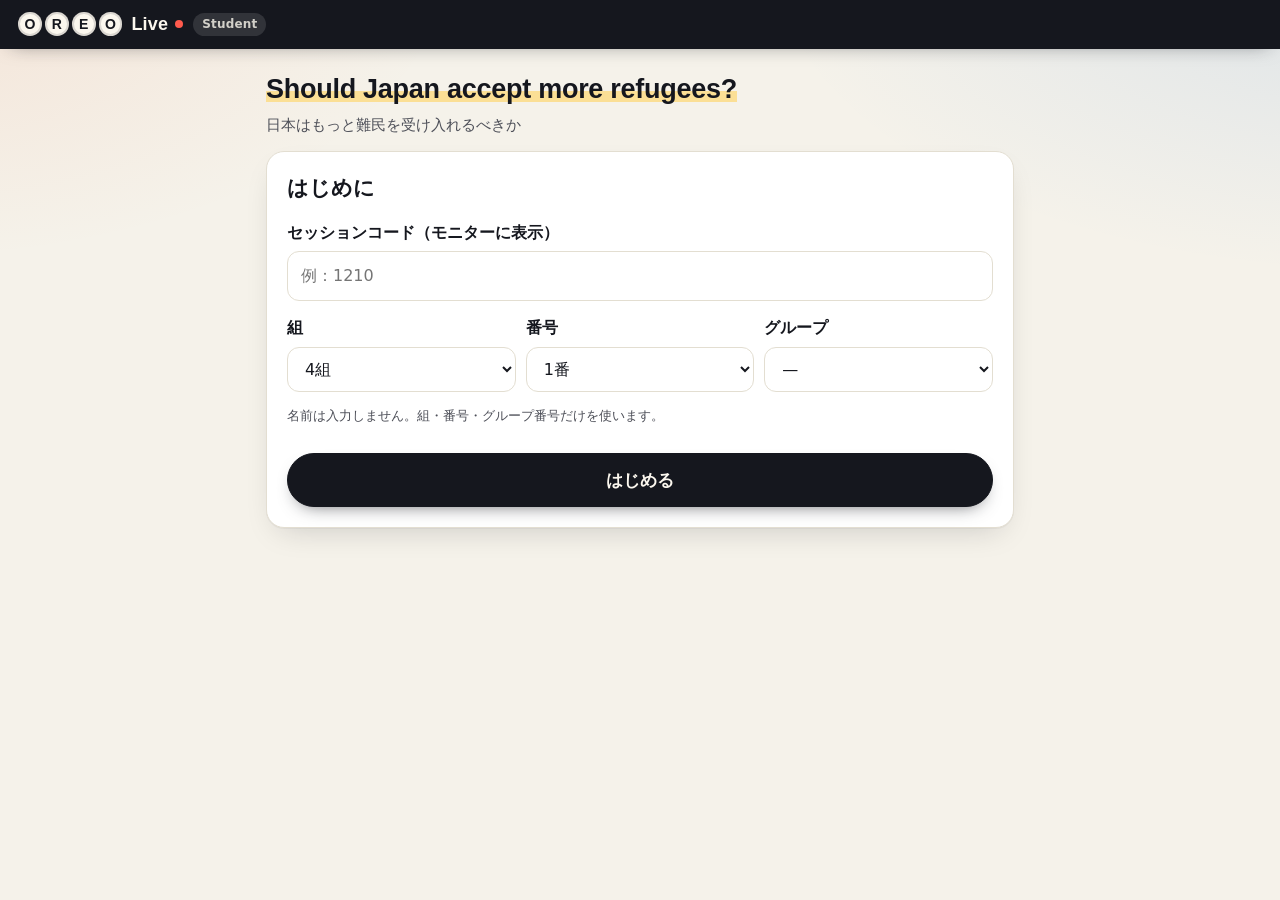
==== index.html @ d26918d4 "単元前の考えの集計（3時点の変化）と、練習用トピックの切り替えを追加 Co-Authored-By: Claude Fable 5.2 <noreply@anthropic.com>" ====
<!DOCTYPE html>
<html lang="ja">
<head>
<meta charset="utf-8">
<meta name="viewport" content="width=device-width, initial-scale=1">
<title>OREO Live — Student</title>
<link rel="icon" href="data:,">
<link rel="stylesheet" href="style.css">
<style>
  .top { position: sticky; top: 0; z-index: 10; display: flex; align-items: center; gap: 12px; padding: 10px 18px; box-shadow: 0 6px 20px -12px rgba(21,23,30,0.6); }
  .brand { font-size: 18px; }
  .who:empty { display: none; }
  .who { margin-left: auto; font-size: 14px; font-weight: 700; color: var(--cream); background: rgba(255,255,255,0.12); padding: 4px 13px; border-radius: 999px; }
  main { max-width: 780px; margin: 0 auto; padding: 22px 16px 80px; }
  h1 { font-size: 24px; margin: 0 0 4px; }
  .step { display: inline-block; font-size: 13px; font-weight: 700; color: var(--cream); background: var(--cookie); padding: 3px 12px; border-radius: 999px; margin: 0; }
  h2 { font-size: 21px; margin: 0 0 12px; font-weight: 800; }
  .topic { display: inline; font-family: var(--font-en); font-size: 27px; line-height: 1.35; font-weight: 800; color: var(--ink); letter-spacing: -0.01em; margin: 0; background: linear-gradient(transparent 58%, var(--marker) 58%, var(--marker) 94%, transparent 94%); -webkit-box-decoration-break: clone; box-decoration-break: clone; }
  .topic-ja { color: var(--ink-2); margin: 6px 0 0; font-size: 15px; }
  .stack > * + * { margin-top: 14px; }
  #btnStart { width: 100%; min-height: 54px; font-size: 17px; }
  textarea.ja { font-family: var(--font); font-size: 16px; }
  .grid3 { display: grid; grid-template-columns: repeat(3, 1fr); gap: 10px; }

  /* 投票 */
  .vote-btns { display: grid; grid-template-columns: repeat(3, 1fr); gap: 12px; margin-top: 18px; }
  .vote-btns button { min-height: 150px; border-radius: 24px; border: 2px solid var(--line); background: var(--surface); box-shadow: var(--shadow); font-size: 30px; font-weight: 900; font-family: var(--font-en); display: flex; flex-direction: column; align-items: center; justify-content: center; gap: 6px; transition: transform 0.12s, background 0.15s, border-color 0.15s, color 0.15s; }
  .vote-btns button:active { transform: scale(0.97); }
  .vote-btns button.on { transform: translateY(-3px); box-shadow: var(--shadow-lg); }
  .vote-btns button[data-v="yes"] { color: var(--yes-ink); } .vote-btns button[data-v="no"] { color: var(--no-ink); }
  .vote-btns button span { font-size: 14px; font-weight: 600; font-family: var(--font); color: var(--ink-2); }
  .vote-btns button.on span { color: rgba(255,255,255,0.9); }
  .vote-btns button[data-v="yes"].on { border-color: var(--yes); background: var(--yes); color: #fff; }
  .vote-btns button[data-v="no"].on { border-color: var(--no); background: var(--no); color: #fff; }
  .vote-btns button[data-v="unsure"].on { border-color: var(--cookie); background: var(--cookie); color: var(--cream); }

  /* 待機 */
  .wait-hero { text-align: center; padding: 48px 18px; }
  .card.wait-hero { background: var(--cookie); color: var(--cream); border-color: transparent; box-shadow: var(--shadow-lg); }
  .card.wait-hero .muted { color: rgba(251,247,238,0.6); }
  .wait-hero .big { font-size: 46px; line-height: 1.15; font-weight: 900; font-family: var(--font-en); color: var(--pop); letter-spacing: -0.01em; }

  /* ライティング */
  .stance-pick { display: grid; grid-template-columns: 1fr 1fr; gap: 10px; }
  .stance-pick button { min-height: 72px; border-radius: 18px; border: 2px solid var(--line); background: var(--surface); font-size: 22px; font-weight: 900; font-family: var(--font-en); transition: transform 0.12s, background 0.15s, border-color 0.15s, color 0.15s; }
  .stance-pick button:active { transform: scale(0.98); }
  .stance-pick button[data-v="yes"] { color: var(--yes-ink); } .stance-pick button[data-v="no"] { color: var(--no-ink); }
  .stance-pick button small { display: block; font-size: 13px; font-weight: 600; color: var(--ink-2); font-family: var(--font); }
  .stance-pick button.on small { color: rgba(255,255,255,0.9); }
  .stance-pick button[data-v="yes"].on { border-color: var(--yes); background: var(--yes); color: #fff; }
  .stance-pick button[data-v="no"].on { border-color: var(--no); background: var(--no); color: #fff; }
  .oreo-box { border: 1px solid var(--line); border-radius: var(--radius); background: var(--surface); box-shadow: var(--shadow); padding: 16px; }
  .oreo-box:focus-within { border-color: var(--cookie); }
  .oreo-head { display: flex; align-items: center; gap: 10px; margin-bottom: 8px; flex-wrap: wrap; }
  .oreo-tag { width: 38px; height: 38px; border-radius: 50%; display: inline-flex; align-items: center; justify-content: center; font-weight: 900; font-size: 18px; color: var(--cream); background: var(--cookie); box-shadow: inset 0 0 0 2.5px rgba(255,255,255,0.16); font-family: var(--font-en); flex: none; }
  .oreo-title { font-weight: 800; }
  .oreo-hint { font-size: 13px; color: var(--ink-2); }
  .chips { display: flex; flex-wrap: wrap; gap: 6px; margin: 6px 0 8px; }
  .chip { border: 0; background: var(--surface-2); color: var(--ink); border-radius: 999px; padding: 5px 13px; font-size: 14px; font-weight: 600; font-family: var(--font-en); }
  button.chip:active { background: var(--pop-soft); }
  .wc-wrap { position: sticky; bottom: 0; background: rgba(245,242,234,0.9); -webkit-backdrop-filter: blur(10px); backdrop-filter: blur(10px); padding: 12px 0 10px; border-top: 1px solid var(--line); }
  .wc-bar { height: 10px; background: var(--surface-2); border-radius: 99px; overflow: hidden; margin: 6px 0 10px; }
  .wc-bar div { height: 100%; width: 0; background: linear-gradient(90deg, var(--cookie), #3a4157); border-radius: 99px; transition: width 0.25s; }
  details.expr { border: 1px solid var(--line); border-radius: var(--radius); background: var(--surface); padding: 12px 16px; }
  details.expr summary { font-weight: 700; cursor: pointer; }
  .expr-grid { display: grid; grid-template-columns: auto 1fr; gap: 4px 16px; margin-top: 8px; font-size: 15px; }
  .expr-grid .en { font-weight: 600; }
  label.consent { display: flex; gap: 10px; align-items: flex-start; font-size: 14px; color: var(--ink-2); }
  label.consent input { width: 20px; height: 20px; margin-top: 2px; flex: none; }

  /* フィードバック */
  .grades { display: flex; gap: 10px; flex-wrap: wrap; }
  .fb-block { border-left: 5px solid var(--line); background: var(--surface-2); border-radius: 4px 14px 14px 4px; padding: 12px 16px; }
  .fb-block h3 { font-size: 15px; margin: 0 0 6px; font-weight: 800; }
  .fb-block p { margin: 0; }
  .fb-block.good { border-color: var(--good); background: var(--good-soft); }
  .fb-block.good h3 { color: var(--good); }
  .fb-block.logic { border-color: var(--cookie); background: var(--accent-soft); }
  .fb-block.fix { border-color: var(--fix); background: #fff; box-shadow: inset 0 0 0 1px var(--line); }
  .fb-block.fix h3 { color: var(--fix); }
  .fb-block.better { border-color: var(--pop); background: #fff; box-shadow: inset 0 0 0 1px var(--line); }
  .fb-block.challenge { border-color: var(--no); background: var(--no-soft); }
  .fb-block.challenge h3 { color: var(--no-ink); }
  .fix-list, .better-list { list-style: none; padding: 0; margin: 0; }
  .fix-list li, .better-list li { padding: 8px 0; border-bottom: 1px solid var(--surface-2); }
  .fix-list li:last-child, .better-list li:last-child { border-bottom: 0; }
  del { color: var(--fix); background: var(--fix-soft); text-decoration-thickness: 2px; padding: 0 3px; border-radius: 4px; font-family: var(--font-en); }
  ins { color: var(--good); background: var(--good-soft); text-decoration: none; font-weight: 700; padding: 0 3px; border-radius: 4px; font-family: var(--font-en); }
  .sugg { font-family: var(--font-en); font-weight: 600; }
  .why { display: block; font-size: 14px; color: var(--ink-2); }
  .note { background: var(--pop-soft); border: 1px solid #ecd9a0; border-radius: 14px; padding: 11px 15px; font-size: 14px; }

  .overlay { position: fixed; inset: 0; background: rgba(21,23,30,0.9); -webkit-backdrop-filter: blur(6px); backdrop-filter: blur(6px); color: var(--cream); z-index: 40; display: flex; flex-direction: column; align-items: center; justify-content: center; gap: 22px; text-align: center; padding: 20px; }
  .overlay .muted { color: rgba(251,247,238,0.65); }
  .cookies { display: flex; gap: 10px; }
  .cookies i { width: 58px; height: 58px; border-radius: 50%; background: var(--cream); color: var(--cookie); display: flex; align-items: center; justify-content: center; font-style: normal; font-family: var(--font-en); font-weight: 900; font-size: 26px; animation: hop 1.2s ease-in-out infinite; }
  .cookies i:nth-child(2) { animation-delay: 0.15s; } .cookies i:nth-child(3) { animation-delay: 0.3s; } .cookies i:nth-child(4) { animation-delay: 0.45s; }
  @keyframes hop { 0%, 60%, 100% { transform: translateY(0); background: var(--cream); } 30% { transform: translateY(-16px); background: var(--pop); } }
  @media (max-width: 520px) { .vote-btns { grid-template-columns: 1fr; } .vote-btns button { min-height: 72px; } .topic { font-size: 19px; } }
</style>
</head>
<body>
<div id="demoBanner" class="demo-banner hidden">デモモード：AIは使わず、サンプルの評価を表示します（config.js に WORKER_URL を設定すると本番になります）</div>
<header class="top">
  <div class="brand"><span class="logo"><i>O</i><i>R</i><i>E</i><i>O</i></span>Live<span class="live-dot"></span><small>Student</small></div>
  <div class="who" id="who" title="組・番号を変える場合はタップ" style="cursor:pointer"></div>
</header>

<main>
  <!-- ログイン -->
  <section id="v-login" class="stack hidden">
    <div>
      <p class="topic" data-topic></p>
      <p class="topic-ja" data-topic-ja></p>
    </div>
    <div class="card stack">
      <h2>はじめに</h2>
      <div id="codeRow">
        <label class="field-label" for="inCode">セッションコード（モニターに表示）</label>
        <input id="inCode" type="text" inputmode="latin" autocomplete="off" placeholder="例：1210">
      </div>
      <div class="grid3">
        <div><label class="field-label" for="inCls">組</label><select id="inCls"></select></div>
        <div><label class="field-label" for="inNum">番号</label><select id="inNum"></select></div>
        <div><label class="field-label" for="inGrp">グループ</label><select id="inGrp"></select></div>
      </div>
      <p class="small muted">名前は入力しません。組・番号・グループ番号だけを使います。</p>
      <button id="btnStart" class="btn btn-primary">はじめる</button>
    </div>
  </section>

  <!-- 最初の投票 -->
  <section id="v-vote" class="stack hidden">
    <p class="step">Step 1：今のあなたの考え</p>
    <div>
      <p class="topic" data-topic></p>
      <p class="topic-ja" data-topic-ja></p>
    </div>
    <div class="vote-btns" id="voteBtns">
      <button data-v="yes">Yes<span data-yes-ja></span></button>
      <button data-v="no">No<span data-no-ja></span></button>
      <button data-v="unsure">Not sure<span>まだわからない</span></button>
    </div>
    <p id="voteMsg" class="muted"></p>
  </section>

  <!-- 単元に入る前の考え -->
  <section id="v-pre" class="stack hidden">
    <p class="step">これから学ぶ前に：今のあなたの考え</p>
    <div>
      <p class="topic" data-topic></p>
      <p class="topic-ja" data-topic-ja></p>
    </div>
    <p class="muted" style="margin:0">まだ習っていないので、正解はありません。今の考えをそのまま教えてください。</p>
    <div class="vote-btns" id="preBtns">
      <button data-v="yes">Yes<span data-yes-ja></span></button>
      <button data-v="no">No<span data-no-ja></span></button>
      <button data-v="unsure">Not sure<span>まだわからない</span></button>
    </div>
    <div class="card stack">
      <div>
        <label class="field-label" for="preReason">そう考える理由を一言で <span class="muted small">（日本語でもOK）</span></label>
        <textarea id="preReason" class="ja" rows="3" maxlength="200" placeholder="例：〜だと思うから。"></textarea>
      </div>
      <button id="btnPre" class="btn btn-primary" style="width:100%">送信する</button>
    </div>
    <p id="preMsg" class="note hidden"></p>
  </section>

  <!-- ディベート中 -->
  <section id="v-wait" class="hidden">
    <div class="card wait-hero">
      <div class="big">Debate time!</div>
      <p>タブレットを置いて、ディベートに集中しよう。</p>
      <p class="muted small">ライティングが始まると、この画面が自動で切り替わります。</p>
    </div>
  </section>

  <!-- ライティング -->
  <section id="v-write" class="stack hidden">
    <p class="step">Step 2：ディベートを踏まえて、自分の意見を OREO で書こう</p>
    <div>
      <p class="topic" data-topic></p>
      <p class="topic-ja" data-topic-ja></p>
    </div>
    <div id="rewriteNote" class="note hidden"></div>
    <div class="card stack">
      <div>
        <span class="field-label">あなたの本当の意見は？<span class="muted small">（ディベートで担当した立場と違ってもOK）</span></span>
        <div class="stance-pick" id="stancePick">
          <button data-v="yes">Yes<small data-yes-ja></small></button>
          <button data-v="no">No<small data-no-ja></small></button>
        </div>
      </div>
    </div>
    <div id="oreoBoxes" class="stack"></div>
    <details class="expr">
      <summary id="exprTitle"></summary>
      <div class="expr-grid" id="exprGrid"></div>
    </details>
    <label class="consent"><input type="checkbox" id="inConsent" checked>この意見を、名前を出さずにモニターで紹介してもよい</label>
    <div class="wc-wrap">
      <div class="row"><div><b id="wc" class="en" style="font-size:20px">0</b> words <span class="muted small">／ 目標 <span id="wcTarget"></span> 語</span></div><div class="spacer"></div><div class="small muted" id="remainTxt"></div></div>
      <div class="wc-bar"><div id="wcBar"></div></div>
      <button id="btnSubmit" class="btn btn-primary" style="width:100%">送信して AI のフィードバックを受け取る</button>
    </div>
  </section>

  <!-- フィードバック -->
  <section id="v-feedback" class="stack hidden"></section>

  <!-- 終了 -->
  <section id="v-closed" class="stack hidden">
    <div class="card wait-hero">
      <div class="big">Thank you!</div>
      <p>今日の授業はここまでです。</p>
    </div>
    <div class="card">
      <h2>Next question</h2>
      <p class="en" id="finalQ" style="font-size:19px;font-weight:700;white-space:pre-line;margin:0"></p>
      <p class="muted" id="finalQja"></p>
    </div>
    <div id="closedFb"></div>
  </section>
</main>

<div id="loading" class="overlay hidden">
  <div class="cookies"><i>O</i><i>R</i><i>E</i><i>O</i></div>
  <div><b>AI があなたの意見を読んでいます…</b><br><span class="muted small">10〜20秒ほどかかります。画面を閉じずに待ってください。</span></div>
</div>

<script src="config.js"></script>
<script src="api.js"></script>
<script>
(function () {
  const C = window.OREO_CONFIG, API = window.OREO_API;
  const $ = (s) => document.querySelector(s);
  const $$ = (s) => Array.from(document.querySelectorAll(s));
  const esc = (t) => String(t ?? "").replace(/[&<>"']/g, (c) => ({ "&": "&amp;", "<": "&lt;", ">": "&gt;", '"': "&quot;", "'": "&#39;" }[c]));
  const store = {
    get(k) { try { return JSON.parse(localStorage.getItem(k)); } catch { return null; } },
    set(k, v) { try { localStorage.setItem(k, JSON.stringify(v)); } catch {} },
  };
  function toast(msg, isErr) {
    const el = document.createElement("div");
    el.className = "toast" + (isErr ? " err" : "");
    el.textContent = msg;
    document.body.appendChild(el);
    setTimeout(() => el.remove(), isErr ? 5200 : 2600);
  }

  let T = window.OREO_TOPIC(); // いまのセッションのトピック（文言）。サーバーから id を受け取ったら applyTopic で入れ替える
  const OREO = [
    { key: "opinion", tag: "O", title: "Opinion 意見", hint: "あなたの立場をはっきり書こう", chips: T.OPINION_CHIPS },
    { key: "reason", tag: "R", title: "Reason 理由", hint: "いちばん大事な理由を1つ", chips: ["First of all, ", "This is because ", "The main reason is that "] },
    { key: "example", tag: "E", title: "Example 具体例", hint: "数字・事実・例で理由を支えよう", chips: ["For example, ", "According to the data, ", "In fact, ", "Moreover, "] },
    { key: "conclusion", tag: "O", title: "Opinion 意見（まとめ）", hint: "もう一度、自分の意見をまとめよう", chips: ["Therefore, ", "For these reasons, ", "That is why "] },
  ];

  const params = new URLSearchParams(location.search);
  const st = { s: (params.get("s") || "").trim().toUpperCase(), cls: "", num: "", grp: "", phase: null, mine: null, last: null, editing: false, stance: "", view: "", topic: "", preStance: "" };
  const sid = () => `${st.s}_${st.cls}-${st.num}`;

  /* ---------- 初期化 ---------- */
  if (API.demo) $("#demoBanner").classList.remove("hidden");
  const chipsHtml = (a) => a.chips.map((c) => `<button type="button" class="chip" data-for="${a.key}" data-text="${esc(c)}">${esc(c.trim())} …</button>`).join("");
  function applyTopic(id) {
    T = window.OREO_TOPIC(id);
    st.topic = id || C.DEFAULT_TOPIC;
    $$("[data-topic]").forEach((e) => (e.textContent = T.TOPIC));
    $$("[data-topic-ja]").forEach((e) => (e.textContent = T.TOPIC_JA));
    $$("[data-yes-ja]").forEach((e) => (e.textContent = T.YES_JA));
    $$("[data-no-ja]").forEach((e) => (e.textContent = T.NO_JA));
    $("#finalQ").textContent = T.FINAL_QUESTION;
    $("#finalQja").textContent = T.FINAL_QUESTION_JA;
    $("#exprTitle").textContent = T.EXPRESSIONS_TITLE;
    $("#exprGrid").innerHTML = T.EXPRESSIONS.map(([en, ja]) => `<span class="en">${esc(en)}</span><span class="muted">${esc(ja)}</span>`).join("");
    OREO[0].chips = T.OPINION_CHIPS;
    const box = $("#chips-opinion"); // 書きかけの文章を消さないよう、入れ替えるのは書き出しの候補だけ
    if (box) box.innerHTML = chipsHtml(OREO[0]);
  }
  $("#wcTarget").textContent = C.TARGET_WORDS;
  $("#inCls").innerHTML = C.CLASSES.map((c) => `<option value="${esc(c)}">${esc(c)}組</option>`).join("");
  $("#inNum").innerHTML = Array.from({ length: C.MAX_NUMBER }, (_, i) => `<option value="${i + 1}">${i + 1}番</option>`).join("");
  $("#inGrp").innerHTML = `<option value="">—</option>` + Array.from({ length: C.GROUPS }, (_, i) => `<option value="${i + 1}">G${i + 1}</option>`).join("");

  $("#oreoBoxes").innerHTML = OREO.map(
    (a) => `<div class="oreo-box">
      <div class="oreo-head"><span class="oreo-tag">${a.tag}</span><div><div class="oreo-title">${esc(a.title)}</div><div class="oreo-hint">${esc(a.hint)}</div></div></div>
      <div class="chips" id="chips-${a.key}">${chipsHtml(a)}</div>
      <textarea id="ta-${a.key}" rows="${a.key === "example" ? 4 : 2}" spellcheck="false" autocapitalize="sentences" placeholder="Write in English."></textarea>
    </div>`
  ).join("");

  applyTopic(C.DEFAULT_TOPIC);

  const saved = store.get("oreolive_login");
  if (saved) {
    if (!st.s && saved.s) st.s = saved.s;
    if (saved.s === st.s) {
      $("#inCls").value = saved.cls;
      $("#inNum").value = saved.num;
      $("#inGrp").value = saved.grp || "";
    }
  }
  $("#inCode").value = st.s;
  if (params.get("s")) $("#codeRow").classList.add("hidden");

  /* ---------- 画面の切り替え ---------- */
  function show(view) {
    if (st.view === view) return;
    st.view = view;
    ["login", "pre", "vote", "wait", "write", "feedback", "closed"].forEach((v) => $("#v-" + v).classList.toggle("hidden", v !== view));
    window.scrollTo(0, 0);
  }
  function render() {
    if (!st.phase) return show("login");
    $("#who").textContent = `${st.cls}組${st.num}番${st.grp ? " · G" + st.grp : ""}`;
    if (st.phase === "pre") {
      const mine = st.mine && st.mine.pre;
      const cur = st.preStance || (mine ? mine.stance : "");
      $$("#preBtns button").forEach((b) => b.classList.toggle("on", cur === b.dataset.v));
      if (mine && !$("#preReason").value) $("#preReason").value = mine.reason || "";
      const msg = $("#preMsg");
      msg.textContent = mine ? "送信しました。ありがとう！（書き直して、もう一度送信することもできます）" : "";
      msg.classList.toggle("hidden", !mine);
      $("#btnPre").textContent = mine ? "書き直して送信する" : "送信する";
      return show("pre");
    }
    if (st.phase === "vote") {
      $$("#voteBtns button").forEach((b) => b.classList.toggle("on", st.mine && st.mine.vote === b.dataset.v));
      $("#voteMsg").textContent = st.mine && st.mine.vote ? "送信しました。先生の指示を待ってください（選び直すこともできます）。" : "";
      return show("vote");
    }
    if (st.phase === "wait") return show("wait");
    if (st.phase === "writing") {
      if (st.last && !st.editing) { renderFeedback($("#v-feedback"), true); return show("feedback"); }
      updateWriteMeta();
      return show("write");
    }
    if (st.phase === "closed") {
      const box = $("#closedFb");
      if (st.last) renderFeedback(box, false); else box.innerHTML = "";
      return show("closed");
    }
  }

  /* ---------- ログイン ---------- */
  $("#btnStart").addEventListener("click", async () => {
    const s = ($("#inCode").value || "").trim().toUpperCase();
    if (!s) return toast("セッションコードを入力してください", true);
    const btn = $("#btnStart");
    btn.disabled = true;
    try {
      const res = await API.state(s, $("#inCls").value, $("#inNum").value);
      Object.assign(st, { s, cls: $("#inCls").value, num: $("#inNum").value, grp: $("#inGrp").value, phase: res.phase, mine: res.mine });
      if (res.topic && res.topic !== st.topic) applyTopic(res.topic);
      store.set("oreolive_login", { s, cls: st.cls, num: st.num, grp: st.grp });
      restoreLocal();
      render();
      startPolling();
    } catch (e) {
      toast(e.message, true);
    } finally {
      btn.disabled = false;
    }
  });
  $("#who").addEventListener("click", () => {
    if (st.view === "write" || st.view === "vote" || st.view === "pre") { st.phase = null; st.view = ""; render(); }
  });

  function restoreLocal() {
    const d = store.get("oreolive_draft_" + sid());
    if (d) {
      OREO.forEach((a) => ($("#ta-" + a.key).value = d[a.key] || ""));
      setStance(d.stance || "");
      if (typeof d.consent === "boolean") $("#inConsent").checked = d.consent;
    }
    st.last = store.get("oreolive_last_" + sid());
    updateWC();
  }

  /* ---------- 状態の取得（5秒ごと） ---------- */
  let timer = null;
  function startPolling() {
    clearInterval(timer);
    timer = setInterval(async () => {
      if (!st.phase) return;
      try {
        const res = await API.state(st.s, st.cls, st.num);
        const changed = res.phase !== st.phase;
        if (res.topic && res.topic !== st.topic) applyTopic(res.topic);
        st.mine = res.mine || st.mine;
        st.phase = res.phase;
        if (changed) { st.view = ""; render(); }
        else if (st.phase === "vote") render();
      } catch (e) { /* 一時的な通信エラーは無視して次回再試行 */ }
    }, 5000);
  }

  /* ---------- 単元に入る前の考え ---------- */
  $("#preBtns").addEventListener("click", (ev) => {
    const b = ev.target.closest("button");
    if (!b) return;
    st.preStance = b.dataset.v;
    $$("#preBtns button").forEach((x) => x.classList.toggle("on", x === b));
  });
  $("#btnPre").addEventListener("click", async () => {
    const stance = st.preStance || (st.mine && st.mine.pre ? st.mine.pre.stance : "");
    const reason = $("#preReason").value.trim();
    if (!stance) return toast("Yes・No・Not sure のどれかを選ぼう", true);
    if (!reason) return toast("理由を一言書いてから送信しよう（日本語でもOK）", true);
    const btn = $("#btnPre");
    btn.disabled = true;
    try {
      const res = await API.prevote({ s: st.s, cls: st.cls, num: st.num, grp: st.grp, stance, reason });
      st.mine = Object.assign({}, st.mine, { pre: { stance: res.stance, reason: res.reason } });
      $("#preReason").value = res.reason;
      render();
      toast("送信しました");
    } catch (e) {
      toast(e.message, true);
      if (e.status === 409) { try { const r = await API.state(st.s, st.cls, st.num); st.phase = r.phase; st.view = ""; render(); } catch {} }
    } finally {
      btn.disabled = false;
    }
  });

  /* ---------- 投票 ---------- */
  $("#voteBtns").addEventListener("click", async (ev) => {
    const b = ev.target.closest("button");
    if (!b) return;
    $$("#voteBtns button").forEach((x) => (x.disabled = true));
    try {
      await API.vote({ s: st.s, cls: st.cls, num: st.num, grp: st.grp, stance: b.dataset.v });
      st.mine = Object.assign({}, st.mine, { vote: b.dataset.v });
      render();
    } catch (e) {
      toast(e.message, true);
    } finally {
      $$("#voteBtns button").forEach((x) => (x.disabled = false));
    }
  });

  /* ---------- ライティング ---------- */
  function setStance(v) {
    st.stance = v;
    $$("#stancePick button").forEach((b) => b.classList.toggle("on", b.dataset.v === v));
  }
  $("#stancePick").addEventListener("click", (ev) => {
    const b = ev.target.closest("button");
    if (!b) return;
    setStance(b.dataset.v);
    saveDraft();
  });
  $("#oreoBoxes").addEventListener("click", (ev) => {
    const c = ev.target.closest(".chip");
    if (!c) return;
    const ta = $("#ta-" + c.dataset.for);
    const text = c.dataset.text;
    const start = ta.selectionStart ?? ta.value.length, end = ta.selectionEnd ?? ta.value.length;
    const before = ta.value.slice(0, start), after = ta.value.slice(end);
    const pad = before && !/\s$/.test(before) ? " " : "";
    ta.value = before + pad + text + after;
    const pos = (before + pad + text).length;
    ta.focus();
    ta.setSelectionRange(pos, pos);
    onInput();
  });
  $("#oreoBoxes").addEventListener("input", onInput);
  $("#inConsent").addEventListener("change", saveDraft);
  function onInput() { updateWC(); saveDraft(); }
  function values() { return Object.fromEntries(OREO.map((a) => [a.key, $("#ta-" + a.key).value.trim()])); }
  function countWords(t) { return (String(t).match(/[A-Za-z0-9]+(?:['’-][A-Za-z0-9]+)*/g) || []).length; }
  function updateWC() {
    const n = countWords(Object.values(values()).join(" "));
    $("#wc").textContent = n;
    $("#wcBar").style.width = Math.min(100, (n / C.TARGET_WORDS) * 100) + "%";
    return n;
  }
  function saveDraft() { if (st.cls) store.set("oreolive_draft_" + sid(), Object.assign(values(), { stance: st.stance, consent: $("#inConsent").checked })); }
  function remaining() {
    const used = Math.max(st.mine ? st.mine.submissions || 0 : 0, st.last ? st.last.version : 0);
    const max = (st.mine && st.mine.max) || C.MAX_SUBMISSIONS;
    return { used, left: Math.max(0, max - used), max };
  }
  function updateWriteMeta() {
    const r = remaining();
    $("#remainTxt").textContent = `提出 あと${r.left}回`;
    $("#btnSubmit").disabled = r.left <= 0;
    const note = $("#rewriteNote");
    if (r.used > 0) {
      note.innerHTML = st.last
        ? `書き直しモードです（${r.used}回提出済み）。フィードバックを参考に直して、もう一度送信しよう。<button type="button" class="btn btn-sm btn-ghost" id="backFb">← フィードバックに戻る</button>`
        : `この端末以外ですでに${r.used}回提出しています。書き直して再提出できます。`;
      note.classList.remove("hidden");
      const back = $("#backFb");
      if (back) back.onclick = () => { st.editing = false; st.view = ""; render(); };
    } else note.classList.add("hidden");
  }

  $("#btnSubmit").addEventListener("click", async () => {
    if (!st.stance) return toast("まず Yes か No を選ぼう", true);
    const v = values();
    if (updateWC() < 5) return toast("英文をもう少し書いてから送信しよう", true);
    if (!v.opinion) return toast("O（Opinion）の欄を書こう", true);
    const btn = $("#btnSubmit");
    btn.disabled = true;
    $("#loading").classList.remove("hidden");
    try {
      const res = await API.submit(Object.assign({ s: st.s, cls: st.cls, num: st.num, grp: st.grp, stance: st.stance, consent: $("#inConsent").checked }, v));
      st.last = { version: res.version, remaining: res.remaining, words: res.words, feedback: res.feedback, text: v, stance: st.stance };
      st.mine = Object.assign({}, st.mine, { submissions: res.version });
      store.set("oreolive_last_" + sid(), st.last);
      st.editing = false;
      st.view = "";
      render();
    } catch (e) {
      toast(e.message, true);
      if (e.status === 409) { try { const r = await API.state(st.s, st.cls, st.num); st.phase = r.phase; st.view = ""; render(); } catch {} }
    } finally {
      $("#loading").classList.add("hidden");
      btn.disabled = remaining().left <= 0;
    }
  });

  /* ---------- フィードバック表示 ---------- */
  function renderFeedback(target, allowRewrite) {
    const L = st.last, fb = L.feedback || {};
    const sc = fb.scores || {};
    const g = (label, v) => `<div class="grade g-${esc(v)}"><b>${esc(v || "-")}</b><span>${label}</span></div>`;
    const flagNote = {
      inappropriate: "人ではなく「政策」について論じよう。根拠となるデータや事実は何だろう？",
      off_topic: `今日のテーマ（${T.TOPIC_SHORT_JA}）について書けているか、もう一度確認しよう。`,
      japanese_mixed: "日本語の部分は、下の「もっと良い表現」を参考に英語にしてみよう。",
    }[fb.flag];
    const r = remaining();
    const txt = L.text || {};
    target.innerHTML = `
      ${fb.demo ? `<div class="note">デモ用のサンプル評価です（AIは使っていません）。</div>` : ""}
      <div class="row"><h2 style="margin:0">AI からのフィードバック</h2><span class="badge">Version ${esc(L.version)}</span><span class="badge ${esc(L.stance)}">${L.stance === "yes" ? "Yes" : "No"}</span><span class="badge">${esc(L.words)} words</span></div>
      <div class="grades">${g("論理（OREO）", sc.logic)}${g("文法", sc.grammar)}${g("語彙", sc.vocabulary)}</div>
      ${flagNote ? `<div class="note">${esc(flagNote)}</div>` : ""}
      <div class="fb-block good"><h3>いいところ</h3><p>${esc(fb.good_point)}</p></div>
      <div class="fb-block logic"><h3>論理（OREO）をもっと強くするには</h3><p>${esc(fb.logic_comment)}</p></div>
      <div class="fb-block fix"><h3>文法の修正</h3>${
        (fb.corrections || []).length
          ? `<ul class="fix-list">${fb.corrections.map((c) => `<li><del>${esc(c.original)}</del> → <ins>${esc(c.corrected)}</ins><span class="why">${esc(c.why)}</span></li>`).join("")}</ul>`
          : `<p class="muted">大きな誤りはありませんでした。</p>`
      }</div>
      <div class="fb-block better"><h3>もっと良い表現</h3>${
        (fb.better_expressions || []).length
          ? `<ul class="better-list">${fb.better_expressions.map((b) => `<li>${b.original ? `<span class="en muted">${esc(b.original)}</span> → ` : ""}<span class="sugg">${esc(b.suggestion)}</span><span class="why">${esc(b.why)}</span></li>`).join("")}</ul>`
          : `<p class="muted">—</p>`
      }</div>
      ${fb.challenge && fb.challenge.en ? `<div class="fb-block challenge"><h3>反対側からの問い</h3><p class="en" style="font-weight:700;font-size:18px">${esc(fb.challenge.en)}</p><p>${esc(fb.challenge.ja)}</p><p class="small muted" style="margin-top:6px">この問いへの答えを Example に1文足すと、さらに説得力が増します。</p></div>` : ""}
      <details class="expr"><summary>送信した英文を見る</summary><p class="en" style="margin:8px 0 0">${esc([txt.opinion, txt.reason, txt.example, txt.conclusion].filter(Boolean).join(" "))}</p></details>
      <p class="small muted">AI の評価にはばらつきがあります。参考にして、どこを直すかは自分で決めよう。</p>
      ${allowRewrite ? (r.left > 0 ? `<button class="btn btn-primary" id="btnRewrite" style="width:100%">書き直して再提出する（あと${r.left}回）</button>` : `<p class="muted">提出回数の上限に達しました。よく頑張りました！</p>`) : ""}
    `;
    const rw = target.querySelector("#btnRewrite");
    if (rw) rw.onclick = () => { st.editing = true; st.view = ""; render(); };
  }

  /* ---------- 自動ログイン ---------- */
  if (saved && saved.s && saved.s === st.s && saved.cls) {
    API.state(st.s, saved.cls, saved.num)
      .then((res) => {
        Object.assign(st, { cls: saved.cls, num: saved.num, grp: saved.grp || "", phase: res.phase, mine: res.mine });
        if (res.topic && res.topic !== st.topic) applyTopic(res.topic);
        restoreLocal();
        render();
        startPolling();
      })
      .catch(() => render());
  } else render();
})();
</script>
</body>
</html>
---- style.css ----
/* OREO Live — 共通スタイル
 * 配色の考え方：濃いクッキー色（--cookie）とクリーム色（--cream）を土台に、
 * Yes＝青、No＝オレンジを目立たせる。強調は黄色（--pop）。 */
:root {
  --bg: #f5f2ea;
  --surface: #ffffff;
  --surface-2: #efebe1;
  --line: #e3ded1;
  --ink: #15171e;
  --ink-2: #4d4f58;
  --ink-3: #8b8c93;
  --cookie: #15171e;
  --cookie-2: #23262f;
  --cream: #fbf7ee;
  --accent: #1b2333;
  --accent-soft: #e9ebf3;
  --pop: #f5b83d;
  --pop-soft: #fdf0cd;
  --marker: #fbdf95;
  --yes: #2472d8;
  --yes-soft: #e2edfc;
  --yes-ink: #174f93;
  --no: #eb6834;
  --no-soft: #fde9df;
  --no-ink: #9a3a12;
  --unsure: #9b9a94;
  --unsure-soft: #eeede9;
  --good: #1f7a4d;
  --good-soft: #e1f3e9;
  --fix: #b3261e;
  --fix-soft: #fbe7e5;
  --radius: 18px;
  --shadow: 0 1px 0 rgba(21, 23, 30, 0.04), 0 12px 32px -14px rgba(21, 23, 30, 0.22);
  --shadow-lg: 0 2px 0 rgba(21, 23, 30, 0.05), 0 24px 48px -20px rgba(21, 23, 30, 0.35);
  --font: "Hiragino Sans", "Hiragino Kaku Gothic ProN", "Noto Sans JP", "Yu Gothic UI", "Yu Gothic", "Meiryo", system-ui, sans-serif;
  --font-en: "Segoe UI Variable Display", "SF Pro Display", "Avenir Next", "Segoe UI", "Helvetica Neue", Arial, var(--font);
}
* { box-sizing: border-box; }
html, body { margin: 0; }
body {
  background-color: var(--bg);
  /* 左上にオレンジ、右上に青のうすい光：2つの立場を表す */
  background-image:
    radial-gradient(900px 480px at -8% -6%, rgba(235, 104, 52, 0.11), transparent 62%),
    radial-gradient(1000px 520px at 108% -8%, rgba(36, 114, 216, 0.12), transparent 62%);
  background-repeat: no-repeat;
  color: var(--ink);
  font-family: var(--font);
  line-height: 1.6;
  -webkit-text-size-adjust: 100%;
  -webkit-font-smoothing: antialiased;
}
.en { font-family: var(--font-en); }
button, input, select, textarea { font: inherit; color: inherit; }
button { cursor: pointer; -webkit-tap-highlight-color: transparent; }
.hidden { display: none !important; }

/* ---- ロゴ（丸いクッキーに O R E O） ---- */
.logo { display: inline-flex; gap: 3px; margin-right: 9px; }
.logo i {
  width: 1.7em; height: 1.7em; border-radius: 50%; flex: none;
  display: inline-flex; align-items: center; justify-content: center;
  font-style: normal; font-family: var(--font-en); font-weight: 900; font-size: 0.78em; line-height: 1;
  background: var(--cream); color: var(--cookie);
  box-shadow: inset 0 0 0 2px rgba(21, 23, 30, 0.14);
}
.logo.dark i { background: var(--cookie); color: var(--cream); box-shadow: inset 0 0 0 2px rgba(255, 255, 255, 0.16); }
.live-dot { display: inline-block; width: 8px; height: 8px; border-radius: 50%; background: #ff5a4d; margin-left: 7px; flex: none; animation: livePulse 1.8s ease-in-out infinite; }
@keyframes livePulse { 0%, 100% { box-shadow: 0 0 0 0 rgba(255, 90, 77, 0.55); } 60% { box-shadow: 0 0 0 7px rgba(255, 90, 77, 0); } }
.brand { display: inline-flex; align-items: center; font-family: var(--font-en); font-weight: 800; letter-spacing: 0.01em; white-space: nowrap; }
.brand small { font-family: var(--font); font-weight: 600; font-size: 12px; margin-left: 10px; padding: 2px 9px; border-radius: 999px; }

/* ---- 濃い色の帯（ヘッダー・タブ・操作バー） ---- */
.top, nav.tabs, footer.ctrl { background: var(--cookie); color: var(--cream); }
.top .brand, nav.tabs .brand { color: var(--cream); }
.top .brand small, nav.tabs .brand small { background: rgba(255, 255, 255, 0.12); color: rgba(251, 247, 238, 0.8); }
.top .muted, footer.ctrl .muted { color: rgba(251, 247, 238, 0.62); }
.top .seg, footer.ctrl .seg { background: rgba(255, 255, 255, 0.1); }
.top .seg button, footer.ctrl .seg button { color: rgba(251, 247, 238, 0.72); }
.top .seg button:hover, footer.ctrl .seg button:hover { color: var(--cream); }
.top .seg button.on, footer.ctrl .seg button.on { background: var(--cream); color: var(--cookie); box-shadow: none; }
.top input[type="text"] { border-color: transparent; }
footer.ctrl .btn { background: rgba(255, 255, 255, 0.1); border-color: rgba(255, 255, 255, 0.16); color: var(--cream); }
footer.ctrl .btn:hover { background: rgba(255, 255, 255, 0.18); }

/* ---- ボタン ---- */
.btn {
  display: inline-flex; align-items: center; justify-content: center; gap: 8px;
  min-height: 46px; padding: 10px 20px; border-radius: 999px;
  border: 1px solid var(--line); background: var(--surface); color: var(--ink);
  font-weight: 700; transition: background 0.15s, transform 0.08s, box-shadow 0.15s;
}
.btn:hover { background: var(--surface-2); }
.btn:active { transform: translateY(1px) scale(0.99); }
.btn:disabled { opacity: 0.45; cursor: not-allowed; }
.btn-primary { background: var(--cookie); border-color: var(--cookie); color: var(--cream); box-shadow: 0 8px 18px -10px rgba(21, 23, 30, 0.7); }
.btn-primary:hover { background: var(--cookie-2); }
.btn-ghost { background: transparent; border-color: transparent; }
.btn-danger { color: var(--fix); border-color: #e7c3bf; }
.btn-sm { min-height: 34px; padding: 6px 14px; font-size: 14px; }

.card {
  background: var(--surface); border: 1px solid var(--line); border-radius: var(--radius);
  box-shadow: var(--shadow); padding: 20px;
}
.muted { color: var(--ink-2); }
.small { font-size: 13px; }
.row { display: flex; gap: 12px; align-items: center; flex-wrap: wrap; }
.spacer { flex: 1; }

/* 英語の見出しに引く、黄色のマーカー */
.mark { background: linear-gradient(transparent 58%, var(--marker) 58%, var(--marker) 94%, transparent 94%); -webkit-box-decoration-break: clone; box-decoration-break: clone; padding: 0 0.08em; }

.badge {
  display: inline-flex; align-items: center; gap: 4px; padding: 3px 11px; border-radius: 999px;
  font-size: 13px; font-weight: 700; background: var(--surface-2); color: var(--ink-2); white-space: nowrap;
}
.badge.yes { background: var(--yes); color: #fff; }
.badge.no { background: var(--no); color: #fff; }
.badge.unsure { background: var(--unsure-soft); color: var(--ink-2); }

.grade { display: inline-flex; flex-direction: column; align-items: center; min-width: 86px; padding: 10px 12px 8px; border-radius: 16px; background: var(--surface-2); }
.grade b { font-size: 34px; line-height: 1.05; font-family: var(--font-en); font-weight: 900; }
.grade span { font-size: 12px; font-weight: 600; color: var(--ink-2); }
.grade.g-A { background: var(--good-soft); } .grade.g-A b { color: var(--good); }
.grade.g-B { background: var(--yes-soft); } .grade.g-B b { color: var(--yes-ink); }
.grade.g-C { background: var(--pop-soft); } .grade.g-C b { color: #8a5a00; }
.grade.g-D { background: var(--fix-soft); } .grade.g-D b { color: var(--fix); }

.seg { display: inline-flex; background: var(--surface-2); border-radius: 999px; padding: 4px; gap: 4px; }
.seg button { border: 0; background: transparent; border-radius: 999px; padding: 8px 16px; font-weight: 700; color: var(--ink-2); transition: background 0.15s, color 0.15s; }
.seg button.on { background: var(--cookie); color: var(--cream); box-shadow: 0 4px 10px -6px rgba(21, 23, 30, 0.6); }

.field-label { font-weight: 700; display: block; margin-bottom: 6px; }
input[type="text"], input[type="password"], select, textarea {
  width: 100%; border: 1.5px solid var(--line); border-radius: 12px; padding: 11px 13px; background: #fff;
  transition: border-color 0.15s, box-shadow 0.15s;
}
textarea { resize: vertical; line-height: 1.55; font-family: var(--font-en); font-size: 17px; }
input:focus, select:focus, textarea:focus { outline: none; border-color: var(--cookie); box-shadow: 0 0 0 4px rgba(245, 184, 61, 0.45); }
button:focus-visible { outline: 3px solid var(--pop); outline-offset: 2px; }
input[type="checkbox"] { accent-color: var(--cookie); }

.toast {
  position: fixed; left: 50%; bottom: 24px; transform: translateX(-50%);
  background: var(--cookie); color: var(--cream); padding: 12px 20px; border-radius: 14px; z-index: 50;
  box-shadow: var(--shadow-lg); max-width: min(92vw, 560px); font-size: 15px; font-weight: 600;
}
.toast.err { background: var(--fix); color: #fff; }

.demo-banner {
  background: var(--pop); color: var(--cookie); font-size: 13px; font-weight: 600;
  padding: 6px 14px; text-align: center;
}

/* 横棒（100%積み上げ） */
.stackbar { display: flex; width: 100%; height: 100%; gap: 3px; }
.stackbar > div { height: 100%; border-radius: 10px; display: flex; align-items: center; justify-content: center; color: #fff; font-weight: 800; min-width: 0; overflow: hidden; white-space: nowrap; transition: width 0.5s ease; }
.stackbar .yes { background: var(--yes); }
.stackbar .no { background: var(--no); }
.stackbar .unsure { background: var(--unsure); }

/* 画面の切り替わりを、ふわっと見せる */
@keyframes riseIn { from { opacity: 0; transform: translateY(8px); } to { opacity: 1; transform: none; } }
main > section:not(.hidden), .pane:not(.hidden) { animation: riseIn 0.32s ease both; }
@media (prefers-reduced-motion: reduce) { *, *::before, *::after { animation: none !important; transition: none !important; } }
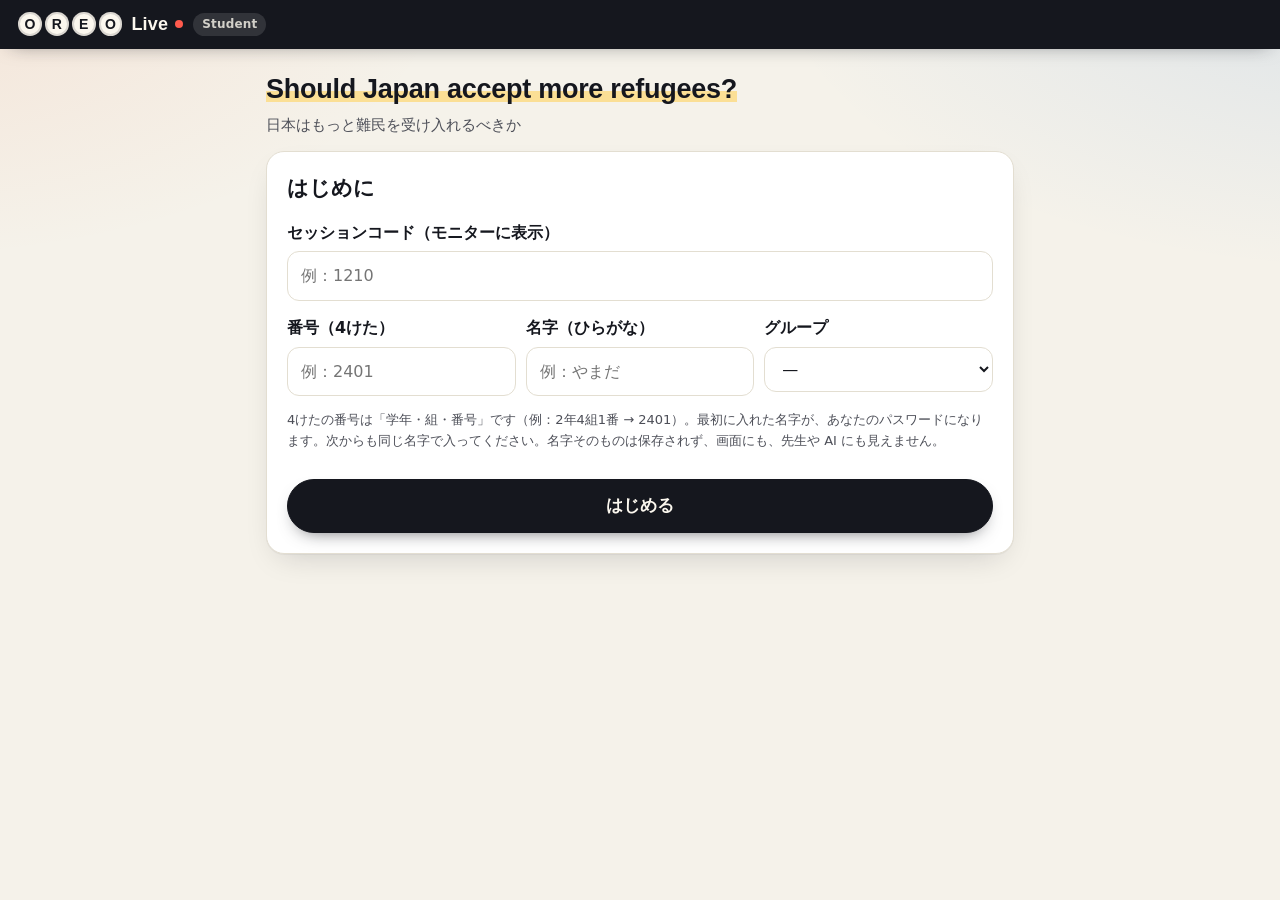
==== commit ddc65d88: "生徒は4けたの番号と名字でログインする（名字がパスワード。モニターからやり直しもできる） Co-Authored-By: Claude Opus 5.5 <noreply@anthropic.com>" ====
--- a/index.html
+++ b/index.html
@@ -10,16 +10,17 @@
   .top { position: sticky; top: 0; z-index: 10; display: flex; align-items: center; gap: 12px; padding: 10px 18px; box-shadow: 0 6px 20px -12px rgba(21,23,30,0.6); }
   .brand { font-size: 18px; }
   .who:empty { display: none; }
-  .who { margin-left: auto; font-size: 14px; font-weight: 700; color: var(--cream); background: rgba(255,255,255,0.12); padding: 4px 13px; border-radius: 999px; }
+  .who { margin-left: auto; font-size: 14px; font-weight: 700; color: var(--cream); background: rgba(255,255,255,0.12); padding: 4px 13px; border-radius: 999px; cursor: pointer; }
   main { max-width: 780px; margin: 0 auto; padding: 22px 16px 80px; }
+  main.wide { max-width: 1080px; }
   h1 { font-size: 24px; margin: 0 0 4px; }
   .step { display: inline-block; font-size: 13px; font-weight: 700; color: var(--cream); background: var(--cookie); padding: 3px 12px; border-radius: 999px; margin: 0; }
   h2 { font-size: 21px; margin: 0 0 12px; font-weight: 800; }
+  h3 { font-size: 15px; margin: 0 0 6px; font-weight: 800; }
   .topic { display: inline; font-family: var(--font-en); font-size: 27px; line-height: 1.35; font-weight: 800; color: var(--ink); letter-spacing: -0.01em; margin: 0; background: linear-gradient(transparent 58%, var(--marker) 58%, var(--marker) 94%, transparent 94%); -webkit-box-decoration-break: clone; box-decoration-break: clone; }
   .topic-ja { color: var(--ink-2); margin: 6px 0 0; font-size: 15px; }
   .stack > * + * { margin-top: 14px; }
   #btnStart { width: 100%; min-height: 54px; font-size: 17px; }
-  textarea.ja { font-family: var(--font); font-size: 16px; }
   .grid3 { display: grid; grid-template-columns: repeat(3, 1fr); gap: 10px; }
 
   /* 投票 */
@@ -42,6 +43,7 @@
 
   /* ライティング */
   .stance-pick { display: grid; grid-template-columns: 1fr 1fr; gap: 10px; }
+  .stance-pick.three { grid-template-columns: repeat(3, 1fr); }
   .stance-pick button { min-height: 72px; border-radius: 18px; border: 2px solid var(--line); background: var(--surface); font-size: 22px; font-weight: 900; font-family: var(--font-en); transition: transform 0.12s, background 0.15s, border-color 0.15s, color 0.15s; }
   .stance-pick button:active { transform: scale(0.98); }
   .stance-pick button[data-v="yes"] { color: var(--yes-ink); } .stance-pick button[data-v="no"] { color: var(--no-ink); }
@@ -49,46 +51,75 @@
   .stance-pick button.on small { color: rgba(255,255,255,0.9); }
   .stance-pick button[data-v="yes"].on { border-color: var(--yes); background: var(--yes); color: #fff; }
   .stance-pick button[data-v="no"].on { border-color: var(--no); background: var(--no); color: #fff; }
-  .oreo-box { border: 1px solid var(--line); border-radius: var(--radius); background: var(--surface); box-shadow: var(--shadow); padding: 16px; }
-  .oreo-box:focus-within { border-color: var(--cookie); }
-  .oreo-head { display: flex; align-items: center; gap: 10px; margin-bottom: 8px; flex-wrap: wrap; }
-  .oreo-tag { width: 38px; height: 38px; border-radius: 50%; display: inline-flex; align-items: center; justify-content: center; font-weight: 900; font-size: 18px; color: var(--cream); background: var(--cookie); box-shadow: inset 0 0 0 2.5px rgba(255,255,255,0.16); font-family: var(--font-en); flex: none; }
-  .oreo-title { font-weight: 800; }
-  .oreo-hint { font-size: 13px; color: var(--ink-2); }
-  .chips { display: flex; flex-wrap: wrap; gap: 6px; margin: 6px 0 8px; }
+  .stance-pick button[data-v="unsure"].on { border-color: var(--cookie); background: var(--cookie); color: var(--cream); }
+  .write-box { border: 1px solid var(--line); border-radius: var(--radius); background: var(--surface); box-shadow: var(--shadow); padding: 14px 16px 12px; }
+  .write-box:focus-within { border-color: var(--cookie); }
+  .write-box textarea { font-family: var(--font-en); font-size: 17px; line-height: 1.7; min-height: 300px; resize: vertical; }
+  .chips { display: flex; flex-wrap: wrap; gap: 6px; margin: 0 0 10px; }
   .chip { border: 0; background: var(--surface-2); color: var(--ink); border-radius: 999px; padding: 5px 13px; font-size: 14px; font-weight: 600; font-family: var(--font-en); }
   button.chip:active { background: var(--pop-soft); }
-  .wc-wrap { position: sticky; bottom: 0; background: rgba(245,242,234,0.9); -webkit-backdrop-filter: blur(10px); backdrop-filter: blur(10px); padding: 12px 0 10px; border-top: 1px solid var(--line); }
-  .wc-bar { height: 10px; background: var(--surface-2); border-radius: 99px; overflow: hidden; margin: 6px 0 10px; }
-  .wc-bar div { height: 100%; width: 0; background: linear-gradient(90deg, var(--cookie), #3a4157); border-radius: 99px; transition: width 0.25s; }
+  .tip { margin: 10px 0 0; font-size: 13.5px; color: var(--ink-2); }
+  .tip b { font-family: var(--font-en); color: var(--ink); }
+  .wc-wrap { position: sticky; bottom: 0; background: rgba(245,242,234,0.92); -webkit-backdrop-filter: blur(10px); backdrop-filter: blur(10px); padding: 12px 0 10px; border-top: 1px solid var(--line); }
+  .wc-wrap .row { margin-bottom: 8px; }
+  #btnSubmit { min-height: 52px; font-size: 17px; }
+  #btnSubmit.armed { background: var(--pop); border-color: var(--pop); color: var(--cookie); }
   details.expr { border: 1px solid var(--line); border-radius: var(--radius); background: var(--surface); padding: 12px 16px; }
   details.expr summary { font-weight: 700; cursor: pointer; }
   .expr-grid { display: grid; grid-template-columns: auto 1fr; gap: 4px 16px; margin-top: 8px; font-size: 15px; }
   .expr-grid .en { font-weight: 600; }
-  label.consent { display: flex; gap: 10px; align-items: flex-start; font-size: 14px; color: var(--ink-2); }
-  label.consent input { width: 20px; height: 20px; margin-top: 2px; flex: none; }
-
-  /* フィードバック */
-  .grades { display: flex; gap: 10px; flex-wrap: wrap; }
-  .fb-block { border-left: 5px solid var(--line); background: var(--surface-2); border-radius: 4px 14px 14px 4px; padding: 12px 16px; }
-  .fb-block h3 { font-size: 15px; margin: 0 0 6px; font-weight: 800; }
-  .fb-block p { margin: 0; }
-  .fb-block.good { border-color: var(--good); background: var(--good-soft); }
-  .fb-block.good h3 { color: var(--good); }
-  .fb-block.logic { border-color: var(--cookie); background: var(--accent-soft); }
-  .fb-block.fix { border-color: var(--fix); background: #fff; box-shadow: inset 0 0 0 1px var(--line); }
-  .fb-block.fix h3 { color: var(--fix); }
-  .fb-block.better { border-color: var(--pop); background: #fff; box-shadow: inset 0 0 0 1px var(--line); }
-  .fb-block.challenge { border-color: var(--no); background: var(--no-soft); }
-  .fb-block.challenge h3 { color: var(--no-ink); }
-  .fix-list, .better-list { list-style: none; padding: 0; margin: 0; }
-  .fix-list li, .better-list li { padding: 8px 0; border-bottom: 1px solid var(--surface-2); }
-  .fix-list li:last-child, .better-list li:last-child { border-bottom: 0; }
+
+  /* 提出の後（英文・添削・比べる） */
+  .done-head { display: flex; align-items: center; gap: 10px; flex-wrap: wrap; }
+  .done-head h2 { margin: 0; }
+  .cmp { display: grid; gap: 14px; }
+  @media (min-width: 760px) { .cmp.two { grid-template-columns: 1fr 1fr; align-items: start; } }
+  .wcard { background: var(--surface); border: 1px solid var(--line); border-radius: var(--radius); box-shadow: var(--shadow); padding: 16px 18px; }
+  .wcard.focus { border-color: var(--cookie); box-shadow: var(--shadow-lg); }
+  .wcard-head { display: flex; gap: 8px; align-items: center; flex-wrap: wrap; margin-bottom: 10px; }
+  .wcard-head .lbl { font-weight: 900; font-size: 17px; margin-right: 2px; }
+  .wtext { white-space: pre-wrap; font-size: 17px; line-height: 1.8; overflow-wrap: anywhere; margin: 0; }
+  .wtext.fixed { color: var(--good); }
+  .wnote { font-size: 13px; color: var(--ink-3); margin: 6px 0 0; }
+  /* AI のコメント・問いかけ・添削 */
+  .fb { margin-top: 14px; border-top: 1px dashed var(--line); padding-top: 12px; display: flex; flex-direction: column; gap: 10px; }
+  .fb .btn { width: 100%; min-height: 48px; font-size: 16px; }
+  .fb-wait { display: flex; align-items: center; gap: 10px; margin: 0; color: var(--ink-2); font-weight: 700; }
+  .spin { width: 18px; height: 18px; border-radius: 50%; border: 3px solid var(--surface-2); border-top-color: var(--cookie); animation: spin 0.9s linear infinite; flex: none; }
+  @keyframes spin { to { transform: rotate(360deg); } }
+  .qs { background: var(--pop-soft); border: 1px solid #ecd9a0; border-radius: 14px; padding: 10px 14px; }
+  .qs h3 { margin: 0 0 4px; }
+  .q-list { margin: 0; padding-left: 1.3em; }
+  .q-list li { padding: 5px 0; }
+  .q-en { display: block; font-family: var(--font-en); font-weight: 700; font-size: 16px; line-height: 1.45; }
+  .q-ja { display: block; font-size: 14px; color: var(--ink-2); }
+  details.fixes { border: 1px solid var(--line); border-radius: 14px; padding: 9px 14px; background: var(--surface); }
+  details.fixes summary { cursor: pointer; font-weight: 800; color: var(--good); }
+  details.fixes[open] summary { margin-bottom: 6px; }
+  .fix-list { list-style: none; padding: 0; margin: 0; }
+  .fix-list li { padding: 8px 0; border-bottom: 1px solid var(--surface-2); }
+  .fix-list li:last-child { border-bottom: 0; }
+  .comment { margin: 0; background: var(--good-soft); border-radius: 12px; padding: 9px 13px; font-size: 15px; }
+  @media (max-width: 759px) { .cmp.two .wcard.focus { order: -1; } } /* 縦に並ぶときは、今の英文を先に */
   del { color: var(--fix); background: var(--fix-soft); text-decoration-thickness: 2px; padding: 0 3px; border-radius: 4px; font-family: var(--font-en); }
   ins { color: var(--good); background: var(--good-soft); text-decoration: none; font-weight: 700; padding: 0 3px; border-radius: 4px; font-family: var(--font-en); }
-  .sugg { font-family: var(--font-en); font-weight: 600; }
   .why { display: block; font-size: 14px; color: var(--ink-2); }
+  .growth { display: inline-flex; align-items: baseline; gap: 6px; background: var(--pop-soft); border: 1px solid #ecd9a0; border-radius: 999px; padding: 6px 16px; font-weight: 700; }
+  .growth b { font-family: var(--font-en); font-size: 22px; }
   .note { background: var(--pop-soft); border: 1px solid #ecd9a0; border-radius: 14px; padding: 11px 15px; font-size: 14px; }
+
+
+  /* 読む前の問いかけ（授業の後のライティング中） */
+  details.preq { border: 1px solid #ecd9a0; background: var(--pop-soft); border-radius: var(--radius); padding: 12px 16px; }
+  details.preq summary { font-weight: 800; cursor: pointer; }
+
+  /* 振り返り */
+  .reflect { border: 2px solid var(--cookie); }
+  .reflect h2 { margin-bottom: 6px; }
+  .reflect .prompt { margin: 0 0 6px; font-weight: 700; }
+  .reflect ul { margin: 0 0 10px; padding-left: 1.2em; color: var(--ink-2); font-size: 14px; }
+  .reflect textarea { font-size: 16px; line-height: 1.7; min-height: 150px; resize: vertical; }
+  .reflect .row { margin-top: 8px; }
 
   .overlay { position: fixed; inset: 0; background: rgba(21,23,30,0.9); -webkit-backdrop-filter: blur(6px); backdrop-filter: blur(6px); color: var(--cream); z-index: 40; display: flex; flex-direction: column; align-items: center; justify-content: center; gap: 22px; text-align: center; padding: 20px; }
   .overlay .muted { color: rgba(251,247,238,0.65); }
@@ -96,17 +127,22 @@
   .cookies i { width: 58px; height: 58px; border-radius: 50%; background: var(--cream); color: var(--cookie); display: flex; align-items: center; justify-content: center; font-style: normal; font-family: var(--font-en); font-weight: 900; font-size: 26px; animation: hop 1.2s ease-in-out infinite; }
   .cookies i:nth-child(2) { animation-delay: 0.15s; } .cookies i:nth-child(3) { animation-delay: 0.3s; } .cookies i:nth-child(4) { animation-delay: 0.45s; }
   @keyframes hop { 0%, 60%, 100% { transform: translateY(0); background: var(--cream); } 30% { transform: translateY(-16px); background: var(--pop); } }
-  @media (max-width: 520px) { .vote-btns { grid-template-columns: 1fr; } .vote-btns button { min-height: 72px; } .topic { font-size: 19px; } }
+  @media (max-width: 520px) {
+    .vote-btns { grid-template-columns: 1fr; } .vote-btns button { min-height: 72px; }
+    .stance-pick.three { grid-template-columns: 1fr; } .stance-pick.three button { min-height: 56px; }
+    .topic { font-size: 19px; }
+    .seg button { padding: 7px 11px; font-size: 14px; }
+  }
 </style>
 </head>
 <body>
-<div id="demoBanner" class="demo-banner hidden">デモモード：AIは使わず、サンプルの評価を表示します（config.js に WORKER_URL を設定すると本番になります）</div>
+<div id="demoBanner" class="demo-banner hidden">デモモード：AIは使わず、サンプルのコメント・問いかけ・添削を表示します（config.js に WORKER_URL を設定すると本番になります）</div>
 <header class="top">
   <div class="brand"><span class="logo"><i>O</i><i>R</i><i>E</i><i>O</i></span>Live<span class="live-dot"></span><small>Student</small></div>
-  <div class="who" id="who" title="組・番号を変える場合はタップ" style="cursor:pointer"></div>
+  <div class="who" id="who" title="組・番号を変える場合はタップ"></div>
 </header>
 
-<main>
+<main id="main">
   <!-- ログイン -->
   <section id="v-login" class="stack hidden">
     <div>
@@ -120,11 +156,11 @@
         <input id="inCode" type="text" inputmode="latin" autocomplete="off" placeholder="例：1210">
       </div>
       <div class="grid3">
-        <div><label class="field-label" for="inCls">組</label><select id="inCls"></select></div>
-        <div><label class="field-label" for="inNum">番号</label><select id="inNum"></select></div>
+        <div><label class="field-label" for="inId">番号（4けた）</label><input id="inId" type="text" inputmode="numeric" maxlength="4" autocomplete="off" placeholder="例：2401"></div>
+        <div><label class="field-label" for="inName">名字（ひらがな）</label><input id="inName" type="text" maxlength="20" autocomplete="off" autocapitalize="off" spellcheck="false" placeholder="例：やまだ"></div>
         <div><label class="field-label" for="inGrp">グループ</label><select id="inGrp"></select></div>
       </div>
-      <p class="small muted">名前は入力しません。組・番号・グループ番号だけを使います。</p>
+      <p class="small muted" id="idHint">4けたの番号は「学年・組・番号」です（例：2年4組1番 → 2401）。最初に入れた名字が、あなたのパスワードになります。次からも同じ名字で入ってください。名字そのものは保存されず、画面にも、先生や AI にも見えません。</p>
       <button id="btnStart" class="btn btn-primary">はじめる</button>
     </div>
   </section>
@@ -144,29 +180,6 @@
     <p id="voteMsg" class="muted"></p>
   </section>
 
-  <!-- 単元に入る前の考え -->
-  <section id="v-pre" class="stack hidden">
-    <p class="step">これから学ぶ前に：今のあなたの考え</p>
-    <div>
-      <p class="topic" data-topic></p>
-      <p class="topic-ja" data-topic-ja></p>
-    </div>
-    <p class="muted" style="margin:0">まだ習っていないので、正解はありません。今の考えをそのまま教えてください。</p>
-    <div class="vote-btns" id="preBtns">
-      <button data-v="yes">Yes<span data-yes-ja></span></button>
-      <button data-v="no">No<span data-no-ja></span></button>
-      <button data-v="unsure">Not sure<span>まだわからない</span></button>
-    </div>
-    <div class="card stack">
-      <div>
-        <label class="field-label" for="preReason">そう考える理由を一言で <span class="muted small">（日本語でもOK）</span></label>
-        <textarea id="preReason" class="ja" rows="3" maxlength="200" placeholder="例：〜だと思うから。"></textarea>
-      </div>
-      <button id="btnPre" class="btn btn-primary" style="width:100%">送信する</button>
-    </div>
-    <p id="preMsg" class="note hidden"></p>
-  </section>
-
   <!-- ディベート中 -->
   <section id="v-wait" class="hidden">
     <div class="card wait-hero">
@@ -176,38 +189,45 @@
     </div>
   </section>
 
-  <!-- ライティング -->
+  <!-- ライティング（本文を読む前／授業の後） -->
   <section id="v-write" class="stack hidden">
-    <p class="step">Step 2：ディベートを踏まえて、自分の意見を OREO で書こう</p>
+    <p class="step" id="writeStep"></p>
     <div>
       <p class="topic" data-topic></p>
       <p class="topic-ja" data-topic-ja></p>
     </div>
-    <div id="rewriteNote" class="note hidden"></div>
-    <div class="card stack">
-      <div>
-        <span class="field-label">あなたの本当の意見は？<span class="muted small">（ディベートで担当した立場と違ってもOK）</span></span>
-        <div class="stance-pick" id="stancePick">
-          <button data-v="yes">Yes<small data-yes-ja></small></button>
-          <button data-v="no">No<small data-no-ja></small></button>
-        </div>
-      </div>
-    </div>
-    <div id="oreoBoxes" class="stack"></div>
-    <details class="expr">
+    <p class="muted" id="writeLead" style="margin:0"></p>
+    <div class="card">
+      <span class="field-label" id="stanceLabel"></span>
+      <div class="stance-pick" id="stancePick"></div>
+    </div>
+    <details class="preq hidden" id="preQ" open>
+      <summary>📌 読む前に AI から出た問いかけ — 今なら答えられる？</summary>
+      <ol class="q-list" id="preQList" style="margin-top:6px"></ol>
+    </details>
+    <div class="write-box">
+      <div class="chips" id="chips"></div>
+      <textarea id="ta" rows="12" spellcheck="false" autocapitalize="sentences" placeholder="Write in English."></textarea>
+      <p class="tip">💡 <b>O</b>pinion（意見）→ <b>R</b>eason（理由）→ <b>E</b>xample（具体例）→ <b>O</b>pinion（まとめ）の順に書くと伝わりやすくなります。この形にそろえなくても大丈夫。思いついたことを、どんどん書こう。</p>
+      <p class="tip">📣 提出すると、AI からコメントと問いかけが届きます。英文は先生方（参観の先生を含む）も読みます。名前は表示されません。</p>
+    </div>
+    <details class="expr" id="exprBox">
       <summary id="exprTitle"></summary>
       <div class="expr-grid" id="exprGrid"></div>
     </details>
-    <label class="consent"><input type="checkbox" id="inConsent" checked>この意見を、名前を出さずにモニターで紹介してもよい</label>
     <div class="wc-wrap">
-      <div class="row"><div><b id="wc" class="en" style="font-size:20px">0</b> words <span class="muted small">／ 目標 <span id="wcTarget"></span> 語</span></div><div class="spacer"></div><div class="small muted" id="remainTxt"></div></div>
-      <div class="wc-bar"><div id="wcBar"></div></div>
-      <button id="btnSubmit" class="btn btn-primary" style="width:100%">送信して AI のフィードバックを受け取る</button>
+      <div class="row"><div><b id="wc" class="en" style="font-size:22px">0</b> words</div><div class="spacer"></div><div class="small muted">提出は1回だけ。書き終わったら押そう</div></div>
+      <button id="btnSubmit" class="btn btn-primary" style="width:100%">提出する</button>
     </div>
   </section>
 
-  <!-- フィードバック -->
-  <section id="v-feedback" class="stack hidden"></section>
+  <!-- 提出の後 -->
+  <section id="v-done" class="stack hidden">
+    <div class="done-head"><h2>提出しました！</h2><span class="badge" id="doneRound"></span></div>
+    <p class="muted" id="doneLead" style="margin:0"></p>
+    <div data-writings></div>
+    <div data-reflect></div>
+  </section>
 
   <!-- 終了 -->
   <section id="v-closed" class="stack hidden">
@@ -215,18 +235,19 @@
       <div class="big">Thank you!</div>
       <p>今日の授業はここまでです。</p>
     </div>
+    <div data-writings></div>
+    <div data-reflect></div>
     <div class="card">
       <h2>Next question</h2>
       <p class="en" id="finalQ" style="font-size:19px;font-weight:700;white-space:pre-line;margin:0"></p>
       <p class="muted" id="finalQja"></p>
     </div>
-    <div id="closedFb"></div>
   </section>
 </main>
 
 <div id="loading" class="overlay hidden">
   <div class="cookies"><i>O</i><i>R</i><i>E</i><i>O</i></div>
-  <div><b>AI があなたの意見を読んでいます…</b><br><span class="muted small">10〜20秒ほどかかります。画面を閉じずに待ってください。</span></div>
+  <div><b>AI にもう一度たのんでいます…</b><br><span class="muted small">10〜30秒ほどかかります。画面を閉じずに待ってください。</span></div>
 </div>
 
 <script src="config.js"></script>
@@ -240,6 +261,7 @@
   const store = {
     get(k) { try { return JSON.parse(localStorage.getItem(k)); } catch { return null; } },
     set(k, v) { try { localStorage.setItem(k, JSON.stringify(v)); } catch {} },
+    del(k) { try { localStorage.removeItem(k); } catch {} },
   };
   function toast(msg, isErr) {
     const el = document.createElement("div");
@@ -250,20 +272,20 @@
   }
 
   let T = window.OREO_TOPIC(); // いまのセッションのトピック（文言）。サーバーから id を受け取ったら applyTopic で入れ替える
-  const OREO = [
-    { key: "opinion", tag: "O", title: "Opinion 意見", hint: "あなたの立場をはっきり書こう", chips: T.OPINION_CHIPS },
-    { key: "reason", tag: "R", title: "Reason 理由", hint: "いちばん大事な理由を1つ", chips: ["First of all, ", "This is because ", "The main reason is that "] },
-    { key: "example", tag: "E", title: "Example 具体例", hint: "数字・事実・例で理由を支えよう", chips: ["For example, ", "According to the data, ", "In fact, ", "Moreover, "] },
-    { key: "conclusion", tag: "O", title: "Opinion 意見（まとめ）", hint: "もう一度、自分の意見をまとめよう", chips: ["Therefore, ", "For these reasons, ", "That is why "] },
-  ];
+  const ROUND_OF_PHASE = { pre: "pre", writing: "post" };
+  const STANCES = { pre: ["yes", "no", "unsure"], post: ["yes", "no"] };
+  const STANCE_EN = { yes: "Yes", no: "No", unsure: "Not sure" };
 
   const params = new URLSearchParams(location.search);
-  const st = { s: (params.get("s") || "").trim().toUpperCase(), cls: "", num: "", grp: "", phase: null, mine: null, last: null, editing: false, stance: "", view: "", topic: "", preStance: "" };
+  // show = 英文の表示（orig：自分の英文／diff：直したところ／fixed：添削後）。最初は自分の英文を見せ、コメントと問いかけを先に読ませる
+  const st = { s: (params.get("s") || "").trim().toUpperCase(), cls: "", num: "", grp: "", token: "", phase: null, mine: null, view: "", topic: "", round: "", stance: "", show: "orig", openFix: {}, fbSig: "" };
   const sid = () => `${st.s}_${st.cls}-${st.num}`;
+  const draftKey = (round) => `oreolive_draft2_${sid()}_${round}`;
+  const reflectKey = () => `oreolive_reflect_${sid()}`;
+  const RETRY_AFTER = 45000; // 提出からこの時間がたってもコメントが届かなければ「もう一度たのむ」を出す
 
   /* ---------- 初期化 ---------- */
   if (API.demo) $("#demoBanner").classList.remove("hidden");
-  const chipsHtml = (a) => a.chips.map((c) => `<button type="button" class="chip" data-for="${a.key}" data-text="${esc(c)}">${esc(c.trim())} …</button>`).join("");
   function applyTopic(id) {
     T = window.OREO_TOPIC(id);
     st.topic = id || C.DEFAULT_TOPIC;
@@ -275,31 +297,22 @@
     $("#finalQja").textContent = T.FINAL_QUESTION_JA;
     $("#exprTitle").textContent = T.EXPRESSIONS_TITLE;
     $("#exprGrid").innerHTML = T.EXPRESSIONS.map(([en, ja]) => `<span class="en">${esc(en)}</span><span class="muted">${esc(ja)}</span>`).join("");
-    OREO[0].chips = T.OPINION_CHIPS;
-    const box = $("#chips-opinion"); // 書きかけの文章を消さないよう、入れ替えるのは書き出しの候補だけ
-    if (box) box.innerHTML = chipsHtml(OREO[0]);
-  }
-  $("#wcTarget").textContent = C.TARGET_WORDS;
-  $("#inCls").innerHTML = C.CLASSES.map((c) => `<option value="${esc(c)}">${esc(c)}組</option>`).join("");
-  $("#inNum").innerHTML = Array.from({ length: C.MAX_NUMBER }, (_, i) => `<option value="${i + 1}">${i + 1}番</option>`).join("");
+    // 書きかけの文章は消さず、書き出しの候補と立場のボタンだけを入れ替える
+    $("#chips").innerHTML = [...T.OPINION_CHIPS, ...C.WRITE_CHIPS].map((c) => `<button type="button" class="chip" data-text="${esc(c)}">${esc(c.trim())} …</button>`).join("");
+    if (st.round) renderStanceButtons();
+  }
   $("#inGrp").innerHTML = `<option value="">—</option>` + Array.from({ length: C.GROUPS }, (_, i) => `<option value="${i + 1}">G${i + 1}</option>`).join("");
-
-  $("#oreoBoxes").innerHTML = OREO.map(
-    (a) => `<div class="oreo-box">
-      <div class="oreo-head"><span class="oreo-tag">${a.tag}</span><div><div class="oreo-title">${esc(a.title)}</div><div class="oreo-hint">${esc(a.hint)}</div></div></div>
-      <div class="chips" id="chips-${a.key}">${chipsHtml(a)}</div>
-      <textarea id="ta-${a.key}" rows="${a.key === "example" ? 4 : 2}" spellcheck="false" autocapitalize="sentences" placeholder="Write in English."></textarea>
-    </div>`
-  ).join("");
-
+  const ID_EXAMPLE = `${C.GRADE ? C.GRADE + "年" : ""}${C.CLASSES[0]}組1番 → ${window.OREO_ID_OF(C.CLASSES[0], 1)}`;
+  $("#inId").placeholder = "例：" + window.OREO_ID_OF(C.CLASSES[0], 1);
+  $("#idHint").firstChild.textContent = $("#idHint").firstChild.textContent.replace(/（例：[^）]*）/, `（例：${ID_EXAMPLE}）`);
   applyTopic(C.DEFAULT_TOPIC);
 
+  // この端末に覚えておくのは、セッション・組・番号・グループと、ログインの印（token）だけ。名字は覚えない
   const saved = store.get("oreolive_login");
   if (saved) {
     if (!st.s && saved.s) st.s = saved.s;
-    if (saved.s === st.s) {
-      $("#inCls").value = saved.cls;
-      $("#inNum").value = saved.num;
+    if (saved.s === st.s && saved.cls) {
+      $("#inId").value = window.OREO_ID_OF(saved.cls, saved.num);
       $("#inGrp").value = saved.grp || "";
     }
   }
@@ -308,39 +321,33 @@
 
   /* ---------- 画面の切り替え ---------- */
   function show(view) {
+    $("#main").classList.toggle("wide", view === "done" || view === "closed");
     if (st.view === view) return;
     st.view = view;
-    ["login", "pre", "vote", "wait", "write", "feedback", "closed"].forEach((v) => $("#v-" + v).classList.toggle("hidden", v !== view));
+    ["login", "vote", "wait", "write", "done", "closed"].forEach((v) => $("#v-" + v).classList.toggle("hidden", v !== view));
+    // 見えなくなった画面の振り返り欄は空にする（次に開いたとき、最新の内容で作り直す。書きかけはこの端末に残っている）
+    $$("[data-reflect]").forEach((e) => { if (!e.closest("#v-" + view)) { e.innerHTML = ""; delete e.dataset.sid; } });
     window.scrollTo(0, 0);
   }
   function render() {
     if (!st.phase) return show("login");
     $("#who").textContent = `${st.cls}組${st.num}番${st.grp ? " · G" + st.grp : ""}`;
-    if (st.phase === "pre") {
-      const mine = st.mine && st.mine.pre;
-      const cur = st.preStance || (mine ? mine.stance : "");
-      $$("#preBtns button").forEach((b) => b.classList.toggle("on", cur === b.dataset.v));
-      if (mine && !$("#preReason").value) $("#preReason").value = mine.reason || "";
-      const msg = $("#preMsg");
-      msg.textContent = mine ? "送信しました。ありがとう！（書き直して、もう一度送信することもできます）" : "";
-      msg.classList.toggle("hidden", !mine);
-      $("#btnPre").textContent = mine ? "書き直して送信する" : "送信する";
-      return show("pre");
-    }
+    const mine = st.mine || {};
     if (st.phase === "vote") {
-      $$("#voteBtns button").forEach((b) => b.classList.toggle("on", st.mine && st.mine.vote === b.dataset.v));
-      $("#voteMsg").textContent = st.mine && st.mine.vote ? "送信しました。先生の指示を待ってください（選び直すこともできます）。" : "";
+      $$("#voteBtns button").forEach((b) => b.classList.toggle("on", mine.vote === b.dataset.v));
+      $("#voteMsg").textContent = mine.vote ? "送信しました。先生の指示を待ってください（選び直すこともできます）。" : "";
       return show("vote");
     }
     if (st.phase === "wait") return show("wait");
-    if (st.phase === "writing") {
-      if (st.last && !st.editing) { renderFeedback($("#v-feedback"), true); return show("feedback"); }
-      updateWriteMeta();
+    const round = ROUND_OF_PHASE[st.phase];
+    if (round) {
+      if (mine[round]) { renderDone(round); return show("done"); }
+      setupWrite(round);
       return show("write");
     }
     if (st.phase === "closed") {
-      const box = $("#closedFb");
-      if (st.last) renderFeedback(box, false); else box.innerHTML = "";
+      renderWritings($("#v-closed [data-writings]"), "");
+      renderReflect($("#v-closed [data-reflect]"));
       return show("closed");
     }
   }
@@ -349,82 +356,72 @@
   $("#btnStart").addEventListener("click", async () => {
     const s = ($("#inCode").value || "").trim().toUpperCase();
     if (!s) return toast("セッションコードを入力してください", true);
+    const id = window.OREO_PARSE_ID($("#inId").value);
+    if (!id) return toast(`番号は4けたで入れてください（例：${ID_EXAMPLE}）`, true);
+    const name = $("#inName").value.trim();
+    if (!name) return toast("名字を入力してください", true);
+    const grp = $("#inGrp").value;
     const btn = $("#btnStart");
     btn.disabled = true;
     try {
-      const res = await API.state(s, $("#inCls").value, $("#inNum").value);
-      Object.assign(st, { s, cls: $("#inCls").value, num: $("#inNum").value, grp: $("#inGrp").value, phase: res.phase, mine: res.mine });
+      const lg = await API.login({ s, cls: id.cls, num: id.num, grp, name });
+      const res = await API.state(s, id.cls, id.num, lg.token);
+      Object.assign(st, { s, cls: id.cls, num: id.num, grp, token: lg.token, phase: res.phase, mine: res.mine, round: "", fbSig: "" });
       if (res.topic && res.topic !== st.topic) applyTopic(res.topic);
-      store.set("oreolive_login", { s, cls: st.cls, num: st.num, grp: st.grp });
-      restoreLocal();
+      store.set("oreolive_login", { s, cls: st.cls, num: st.num, grp: st.grp, token: st.token });
+      $("#inName").value = "";
+      st.view = "";
       render();
       startPolling();
+      if (lg.first) toast(`「${name}」で登録しました。次からも同じ名字で入ってください`);
     } catch (e) {
       toast(e.message, true);
     } finally {
       btn.disabled = false;
     }
   });
+  // ログインし直す（別の生徒に替わるときも）。この端末の印は消す
+  function relogin(msg) {
+    clearTimeout(timer);
+    Object.assign(st, { phase: null, token: "", view: "" });
+    store.set("oreolive_login", { s: st.s, cls: st.cls, num: st.num, grp: st.grp });
+    render();
+    if (msg) toast(msg, true);
+  }
+  const authLost = (e) => (e && e.status === 401 ? (relogin("もう一度、番号と名字を入れてください"), true) : false);
   $("#who").addEventListener("click", () => {
-    if (st.view === "write" || st.view === "vote" || st.view === "pre") { st.phase = null; st.view = ""; render(); }
+    if (st.view && st.view !== "login" && confirm("番号と名字を入れ直しますか？（書いた英文は消えません）")) relogin();
   });
 
-  function restoreLocal() {
-    const d = store.get("oreolive_draft_" + sid());
-    if (d) {
-      OREO.forEach((a) => ($("#ta-" + a.key).value = d[a.key] || ""));
-      setStance(d.stance || "");
-      if (typeof d.consent === "boolean") $("#inConsent").checked = d.consent;
-    }
-    st.last = store.get("oreolive_last_" + sid());
-    updateWC();
-  }
-
-  /* ---------- 状態の取得（5秒ごと） ---------- */
+  /* ---------- 状態の取得（5秒ごと。AI のコメントを待っている間は3秒ごと） ---------- */
   let timer = null;
+  const waitingFb = () => ["pre", "post"].some((r) => st.mine && st.mine[r] && !st.mine[r].feedback);
   function startPolling() {
-    clearInterval(timer);
-    timer = setInterval(async () => {
-      if (!st.phase) return;
-      try {
-        const res = await API.state(st.s, st.cls, st.num);
-        const changed = res.phase !== st.phase;
-        if (res.topic && res.topic !== st.topic) applyTopic(res.topic);
-        st.mine = res.mine || st.mine;
-        st.phase = res.phase;
-        if (changed) { st.view = ""; render(); }
-        else if (st.phase === "vote") render();
-      } catch (e) { /* 一時的な通信エラーは無視して次回再試行 */ }
-    }, 5000);
-  }
-
-  /* ---------- 単元に入る前の考え ---------- */
-  $("#preBtns").addEventListener("click", (ev) => {
-    const b = ev.target.closest("button");
-    if (!b) return;
-    st.preStance = b.dataset.v;
-    $$("#preBtns button").forEach((x) => x.classList.toggle("on", x === b));
-  });
-  $("#btnPre").addEventListener("click", async () => {
-    const stance = st.preStance || (st.mine && st.mine.pre ? st.mine.pre.stance : "");
-    const reason = $("#preReason").value.trim();
-    if (!stance) return toast("Yes・No・Not sure のどれかを選ぼう", true);
-    if (!reason) return toast("理由を一言書いてから送信しよう（日本語でもOK）", true);
-    const btn = $("#btnPre");
-    btn.disabled = true;
+    clearTimeout(timer);
+    timer = setTimeout(async () => { await refresh(); startPolling(); }, waitingFb() ? 3000 : 5000);
+  }
+  // コメントが届いた・「もう一度たのむ」を出す時間になった、を見分ける印
+  function fbSignature() {
+    return ["pre", "post"].map((r) => {
+      const w = st.mine && st.mine[r];
+      if (!w) return "-";
+      if (w.feedback) return "F";
+      return Date.now() - (w.at || 0) >= RETRY_AFTER ? "R" : "W";
+    }).join("");
+  }
+  async function refresh() {
+    if (!st.phase) return;
     try {
-      const res = await API.prevote({ s: st.s, cls: st.cls, num: st.num, grp: st.grp, stance, reason });
-      st.mine = Object.assign({}, st.mine, { pre: { stance: res.stance, reason: res.reason } });
-      $("#preReason").value = res.reason;
-      render();
-      toast("送信しました");
-    } catch (e) {
-      toast(e.message, true);
-      if (e.status === 409) { try { const r = await API.state(st.s, st.cls, st.num); st.phase = r.phase; st.view = ""; render(); } catch {} }
-    } finally {
-      btn.disabled = false;
-    }
-  });
+      const res = await API.state(st.s, st.cls, st.num, st.token);
+      if (res.topic && res.topic !== st.topic) applyTopic(res.topic);
+      const changed = res.phase !== st.phase;
+      st.mine = res.mine || st.mine;
+      st.phase = res.phase;
+      if (changed) { st.view = ""; render(); }
+      else if (st.phase === "vote") render();
+      else if (fbSignature() !== st.fbSig && (st.view === "done" || st.view === "closed")) rerenderWritings();
+    } catch (e) { authLost(e); /* 一時的な通信エラーは無視して次回再試行 */ }
+  }
 
   /* ---------- 投票 ---------- */
   $("#voteBtns").addEventListener("click", async (ev) => {
@@ -432,31 +429,57 @@
     if (!b) return;
     $$("#voteBtns button").forEach((x) => (x.disabled = true));
     try {
-      await API.vote({ s: st.s, cls: st.cls, num: st.num, grp: st.grp, stance: b.dataset.v });
+      await API.vote({ s: st.s, cls: st.cls, num: st.num, grp: st.grp, stance: b.dataset.v, token: st.token });
       st.mine = Object.assign({}, st.mine, { vote: b.dataset.v });
       render();
     } catch (e) {
-      toast(e.message, true);
+      if (!authLost(e)) toast(e.message, true);
     } finally {
       $$("#voteBtns button").forEach((x) => (x.disabled = false));
     }
   });
 
   /* ---------- ライティング ---------- */
-  function setStance(v) {
-    st.stance = v;
-    $$("#stancePick button").forEach((b) => b.classList.toggle("on", b.dataset.v === v));
+  function renderStanceButtons() {
+    const list = STANCES[st.round] || STANCES.post;
+    const sub = { yes: T.YES_JA, no: T.NO_JA, unsure: "まだわからない" };
+    const box = $("#stancePick");
+    box.classList.toggle("three", list.length === 3);
+    box.innerHTML = list.map((v) => `<button type="button" data-v="${v}" class="${st.stance === v ? "on" : ""}">${STANCE_EN[v]}<small>${esc(sub[v])}</small></button>`).join("");
+  }
+  function setupWrite(round) {
+    if (st.round === round && $("#ta").dataset.sid === sid()) return; // 書いている途中はそのまま
+    st.round = round;
+    $("#ta").dataset.sid = sid();
+    const pre = round === "pre";
+    $("#writeStep").textContent = pre ? "本文を読む前に：今の考えを英語で書こう" : "Step 2：ディベートを踏まえて、今の考えを英語で書こう";
+    $("#writeLead").textContent = pre
+      ? "まだ習っていないので、正解はありません。今の考えを、思いつくだけ英語で書こう。わからない単語は日本語のままでも大丈夫。"
+      : "ディベートで出た理由や具体例も使ってみよう。たくさん書けたら、それだけ考えが伝わります。";
+    $("#stanceLabel").innerHTML = pre ? "今のあなたの考えは？" : `あなたの本当の意見は？<span class="muted small">（ディベートで担当した立場と違ってもOK）</span>`;
+    $("#exprBox").classList.toggle("hidden", pre); // 使える表現は授業の後だけ（読む前に答えを見せない）
+    // 授業の後：読む前に AI から出た問いかけを見せる（読む前の英文そのものは、提出するまで見せない）
+    const preQs = !pre && st.mine && st.mine.pre && st.mine.pre.feedback ? st.mine.pre.feedback.questions || [] : [];
+    $("#preQ").classList.toggle("hidden", !preQs.length);
+    $("#preQList").innerHTML = preQs.map((q) => `<li><span class="q-en">${esc(q.en)}</span><span class="q-ja">${esc(q.ja)}</span></li>`).join("");
+    const d = store.get(draftKey(round)) || {};
+    st.stance = STANCES[round].includes(d.stance) ? d.stance : "";
+    $("#ta").value = d.body || "";
+    disarm();
+    renderStanceButtons();
+    updateWC();
   }
   $("#stancePick").addEventListener("click", (ev) => {
     const b = ev.target.closest("button");
     if (!b) return;
-    setStance(b.dataset.v);
+    st.stance = b.dataset.v;
+    $$("#stancePick button").forEach((x) => x.classList.toggle("on", x === b));
     saveDraft();
   });
-  $("#oreoBoxes").addEventListener("click", (ev) => {
+  $("#chips").addEventListener("click", (ev) => {
     const c = ev.target.closest(".chip");
     if (!c) return;
-    const ta = $("#ta-" + c.dataset.for);
+    const ta = $("#ta");
     const text = c.dataset.text;
     const start = ta.selectionStart ?? ta.value.length, end = ta.selectionEnd ?? ta.value.length;
     const before = ta.value.slice(0, start), after = ta.value.slice(end);
@@ -467,108 +490,249 @@
     ta.setSelectionRange(pos, pos);
     onInput();
   });
-  $("#oreoBoxes").addEventListener("input", onInput);
-  $("#inConsent").addEventListener("change", saveDraft);
-  function onInput() { updateWC(); saveDraft(); }
-  function values() { return Object.fromEntries(OREO.map((a) => [a.key, $("#ta-" + a.key).value.trim()])); }
+  $("#ta").addEventListener("input", onInput);
+  function onInput() { updateWC(); saveDraft(); disarm(); }
   function countWords(t) { return (String(t).match(/[A-Za-z0-9]+(?:['’-][A-Za-z0-9]+)*/g) || []).length; }
   function updateWC() {
-    const n = countWords(Object.values(values()).join(" "));
+    const n = countWords($("#ta").value);
     $("#wc").textContent = n;
-    $("#wcBar").style.width = Math.min(100, (n / C.TARGET_WORDS) * 100) + "%";
     return n;
   }
-  function saveDraft() { if (st.cls) store.set("oreolive_draft_" + sid(), Object.assign(values(), { stance: st.stance, consent: $("#inConsent").checked })); }
-  function remaining() {
-    const used = Math.max(st.mine ? st.mine.submissions || 0 : 0, st.last ? st.last.version : 0);
-    const max = (st.mine && st.mine.max) || C.MAX_SUBMISSIONS;
-    return { used, left: Math.max(0, max - used), max };
-  }
-  function updateWriteMeta() {
-    const r = remaining();
-    $("#remainTxt").textContent = `提出 あと${r.left}回`;
-    $("#btnSubmit").disabled = r.left <= 0;
-    const note = $("#rewriteNote");
-    if (r.used > 0) {
-      note.innerHTML = st.last
-        ? `書き直しモードです（${r.used}回提出済み）。フィードバックを参考に直して、もう一度送信しよう。<button type="button" class="btn btn-sm btn-ghost" id="backFb">← フィードバックに戻る</button>`
-        : `この端末以外ですでに${r.used}回提出しています。書き直して再提出できます。`;
-      note.classList.remove("hidden");
-      const back = $("#backFb");
-      if (back) back.onclick = () => { st.editing = false; st.view = ""; render(); };
-    } else note.classList.add("hidden");
-  }
-
+  function saveDraft() { if (st.cls && st.round) store.set(draftKey(st.round), { stance: st.stance, body: $("#ta").value }); }
+
+  // 提出は1回だけなので、2回押して確定する
+  let armTimer = null;
+  function disarm() {
+    clearTimeout(armTimer);
+    armTimer = null;
+    const b = $("#btnSubmit");
+    b.classList.remove("armed");
+    b.textContent = "提出する";
+  }
   $("#btnSubmit").addEventListener("click", async () => {
-    if (!st.stance) return toast("まず Yes か No を選ぼう", true);
-    const v = values();
-    if (updateWC() < 5) return toast("英文をもう少し書いてから送信しよう", true);
-    if (!v.opinion) return toast("O（Opinion）の欄を書こう", true);
+    if (!STANCES[st.round].includes(st.stance)) return toast(st.round === "pre" ? "まず Yes・No・Not sure のどれかを選ぼう" : "まず Yes か No を選ぼう", true);
+    if (updateWC() < 5) return toast("英文をもう少し書いてから提出しよう", true);
     const btn = $("#btnSubmit");
+    if (!armTimer) {
+      btn.classList.add("armed");
+      btn.textContent = "もう一度押すと提出します（提出は1回だけ）";
+      armTimer = setTimeout(disarm, 5000);
+      return;
+    }
+    disarm();
     btn.disabled = true;
+    btn.textContent = "提出しています…";
+    const round = st.round;
+    try {
+      const res = await API.write({ s: st.s, cls: st.cls, num: st.num, grp: st.grp, stance: st.stance, body: $("#ta").value, token: st.token });
+      store.del(draftKey(round));
+      st.mine = Object.assign({}, st.mine, { [res.round]: { stance: res.stance, body: $("#ta").value.trim(), words: res.words, at: res.at, feedback: null } });
+      try { const r = await API.state(st.s, st.cls, st.num, st.token); st.mine = r.mine || st.mine; st.phase = r.phase; } catch {}
+      st.view = "";
+      st.show = "orig";
+      render();
+      startPolling(); // コメントが届くまで、少し早めに確かめる
+      toast("提出しました！ AI のコメントを待っています…");
+    } catch (e) {
+      if (authLost(e)) return; // 書きかけはこの端末に残っているので、ログインし直せば戻る
+      toast(e.message, true);
+      if (e.status === 409) { try { const r = await API.state(st.s, st.cls, st.num, st.token); st.mine = r.mine; st.phase = r.phase; st.view = ""; render(); } catch {} }
+    } finally {
+      btn.disabled = false;
+      btn.textContent = "提出する";
+    }
+  });
+
+  /* ---------- 提出の後：自分の英文・AI のコメントと問いかけ・添削・読む前との比較 ---------- */
+  function renderDone(round) {
+    const mine = st.mine || {};
+    const both = round === "post" && mine.pre;
+    $("#doneRound").textContent = round === "pre" ? "本文を読む前" : both ? "授業の後" : "";
+    $("#doneRound").classList.toggle("hidden", !$("#doneRound").textContent);
+    $("#doneLead").textContent = round === "pre"
+      ? "AI からのコメントと問いかけを読もう。問いかけの答えは、Lesson 8 を読みながら探してみよう。本文を学んだあとに、もう一度同じ問いで英文を書きます。"
+      : both ? "読む前に書いた英文と並べてみよう。考え方や表現は、どう変わったかな？ 最後に、下の振り返りを書こう。" : "AI からのコメントと問いかけを読もう。最後に、下の振り返りを書こう。";
+    renderWritings($("#v-done [data-writings]"), round);
+    renderReflect($("#v-done [data-reflect]"));
+  }
+  // コメントが届いたときなどに、英文の部分だけを描き直す（振り返りの入力中の文字は消さない）
+  function rerenderWritings() {
+    const v = st.view === "closed" ? "#v-closed" : "#v-done";
+    renderWritings($(v + " [data-writings]"), st.view === "closed" ? "" : ROUND_OF_PHASE[st.phase] || "");
+  }
+
+  // 英文のカード（読む前・授業の後）。focus は今のラウンド
+  function renderWritings(target, focus) {
+    const mine = st.mine || {};
+    st.fbSig = fbSignature();
+    const list = ["pre", "post"].filter((r) => mine[r]);
+    if (!list.length) { target.innerHTML = ""; return; }
+    const two = list.length === 2;
+    const anyFb = list.some((r) => mine[r].feedback);
+    const label = (r) => (two || r === "pre" ? (r === "pre" ? "本文を読む前" : "授業の後") : "あなたの英文");
+    const seg = anyFb
+      ? `<div class="row"><span class="small muted">英文の表示</span><div class="seg" id="showSeg">${[["orig", "自分の英文"], ["diff", "直したところ"], ["fixed", "添削後の英文"]].map(([k, l]) => `<button data-show="${k}" class="${st.show === k ? "on" : ""}">${l}</button>`).join("")}</div></div>`
+      : "";
+    const growth = two
+      ? (() => {
+          const a = mine.pre.words || 0, b = mine.post.words || 0, d = b - a;
+          return `<div><span class="growth">書いた量 <b>${a}</b> → <b>${b}</b> words${d ? `<span>（${d > 0 ? "+" : "−"}${Math.abs(d)}）</span>` : ""}</span></div>`;
+        })()
+      : "";
+    target.innerHTML = `
+      <div class="stack">
+        ${growth}
+        ${seg}
+        <div class="cmp ${two ? "two" : ""}">${list.map((r) => card(r, mine[r], label(r), r === focus, two)).join("")}</div>
+        ${anyFb ? `<p class="small muted" style="margin-top:10px">AI のコメントと添削は参考です。まちがえることや、ばらつきがあります。どう直すかは、自分で考えて決めよう。</p>` : ""}
+      </div>`;
+    const sg = target.querySelector("#showSeg");
+    if (sg) sg.onclick = (ev) => {
+      const b = ev.target.closest("button");
+      if (!b) return;
+      st.show = b.dataset.show;
+      rerenderWritings();
+    };
+    target.querySelectorAll("details.fixes").forEach((d) => d.addEventListener("toggle", () => { st.openFix[d.dataset.fix] = d.open; }));
+    target.querySelectorAll("[data-retry]").forEach((b) => (b.onclick = () => doRetry(b.dataset.retry)));
+  }
+  function card(round, w, label, focus, two) {
+    const f = w.feedback;
+    let text = esc(w.body), cls = "";
+    if (f && st.show === "diff") text = diffHtml(w.body, f.corrected);
+    else if (f && st.show === "fixed") { text = esc(f.corrected); cls = "fixed"; }
+    return `<div class="wcard ${focus ? "focus" : ""}">
+      <div class="wcard-head"><span class="lbl">${label}</span><span class="badge ${esc(w.stance)}">${STANCE_EN[w.stance] || esc(w.stance)}</span><span class="badge">${esc(w.words)} words</span></div>
+      <p class="wtext en ${cls}">${text}</p>
+      ${fbArea(round, w, two)}
+    </div>`;
+  }
+  // AI のコメント → 問いかけ → 添削（タップで開く）の順に出す
+  function fbArea(round, w, two) {
+    const f = w.feedback;
+    if (!f) {
+      if (Date.now() - (w.at || 0) < RETRY_AFTER) return `<div class="fb"><p class="fb-wait"><span class="spin"></span>AI があなたの英文を読んでいます…（10秒ほど）</p></div>`;
+      return `<div class="fb"><p class="muted" style="margin:0">AI のコメントが、まだ届いていません。</p><button class="btn" data-retry="${round}">🔁 もう一度たのむ</button></div>`;
+    }
+    const qTitle = round === "pre" && two ? "❓ 読む前の問いかけ — 今なら答えられる？" : "❓ 考えてみよう";
+    const qs = f.questions && f.questions.length
+      ? `<div class="qs"><h3>${qTitle}</h3><ol class="q-list">${f.questions.map((q) => `<li><span class="q-en">${esc(q.en)}</span><span class="q-ja">${esc(q.ja)}</span></li>`).join("")}</ol></div>`
+      : "";
+    const pts = f.points || [];
+    const fixes = `<details class="fixes" data-fix="${round}" ${st.openFix[round] ? "open" : ""}>
+        <summary>✏️ 添削を見る（おもな直し ${pts.length}）</summary>
+        ${pts.length
+          ? `<ul class="fix-list">${pts.map((p) => `<li>${p.original ? `<del>${esc(p.original)}</del> → ` : ""}<ins>${esc(p.corrected)}</ins><span class="why">${esc(p.why)}</span></li>`).join("")}</ul>`
+          : `<p class="muted" style="margin:0">大きな直しはありませんでした。</p>`}
+        <p class="small muted" style="margin:8px 0 0">上の「英文の表示」で、直したところや添削後の英文も見られます。</p>
+      </details>`;
+    return `<div class="fb">
+      ${f.comment ? `<p class="comment">💬 ${esc(f.comment)}</p>` : ""}
+      ${qs}
+      ${fixes}
+      ${f.demo ? `<p class="wnote">デモ用のサンプルです（AIは使っていません）。</p>` : ""}
+    </div>`;
+  }
+
+  // 単語ごとの差分（もとの英文 → 添削後）。消えた語は <del>、入った語は <ins>
+  function diffHtml(a, b) {
+    const A = String(a).match(/\S+\s*/g) || [], B = String(b).match(/\S+\s*/g) || [];
+    const n = A.length, m = B.length;
+    if (n * m > 1500000) return esc(b);
+    const ka = A.map((x) => x.trim()), kb = B.map((x) => x.trim());
+    const dp = Array.from({ length: n + 1 }, () => new Uint16Array(m + 1));
+    for (let i = n - 1; i >= 0; i--) for (let j = m - 1; j >= 0; j--) dp[i][j] = ka[i] === kb[j] ? dp[i + 1][j + 1] + 1 : Math.max(dp[i + 1][j], dp[i][j + 1]);
+    const ops = [];
+    let i = 0, j = 0;
+    while (i < n && j < m) {
+      if (ka[i] === kb[j]) ops.push(["=", B[j++]]), i++;
+      else if (dp[i + 1][j] >= dp[i][j + 1]) ops.push(["-", A[i++]]);
+      else ops.push(["+", B[j++]]);
+    }
+    while (i < n) ops.push(["-", A[i++]]);
+    while (j < m) ops.push(["+", B[j++]]);
+    // 続いている削除・追加はまとめて表示する
+    let out = "", k = 0;
+    while (k < ops.length) {
+      const op = ops[k][0];
+      let run = "";
+      while (k < ops.length && ops[k][0] === op) run += ops[k++][1];
+      const core = run.replace(/\s+$/, ""), tail = run.slice(core.length);
+      if (op === "=") out += esc(run);
+      else if (op === "-") out += `<del>${esc(core)}</del>` + (k < ops.length && ops[k][0] === "+" ? " " : esc(tail || " "));
+      else out += `<ins>${esc(core)}</ins>${esc(tail)}`;
+    }
+    return out;
+  }
+
+  // 裏での作成が失敗したときだけ、もう一度たのむ
+  async function doRetry(round) {
+    $$(`[data-retry="${round}"]`).forEach((b) => (b.disabled = true));
     $("#loading").classList.remove("hidden");
     try {
-      const res = await API.submit(Object.assign({ s: st.s, cls: st.cls, num: st.num, grp: st.grp, stance: st.stance, consent: $("#inConsent").checked }, v));
-      st.last = { version: res.version, remaining: res.remaining, words: res.words, feedback: res.feedback, text: v, stance: st.stance };
-      st.mine = Object.assign({}, st.mine, { submissions: res.version });
-      store.set("oreolive_last_" + sid(), st.last);
-      st.editing = false;
-      st.view = "";
-      render();
+      const res = await API.feedback({ s: st.s, cls: st.cls, num: st.num, round, token: st.token });
+      st.mine[round] = Object.assign({}, st.mine[round], { feedback: res.feedback });
+      rerenderWritings();
     } catch (e) {
-      toast(e.message, true);
-      if (e.status === 409) { try { const r = await API.state(st.s, st.cls, st.num); st.phase = r.phase; st.view = ""; render(); } catch {} }
+      if (!authLost(e)) toast(e.message, true);
+      $$(`[data-retry="${round}"]`).forEach((b) => (b.disabled = false));
     } finally {
       $("#loading").classList.add("hidden");
-      btn.disabled = remaining().left <= 0;
-    }
-  });
-
-  /* ---------- フィードバック表示 ---------- */
-  function renderFeedback(target, allowRewrite) {
-    const L = st.last, fb = L.feedback || {};
-    const sc = fb.scores || {};
-    const g = (label, v) => `<div class="grade g-${esc(v)}"><b>${esc(v || "-")}</b><span>${label}</span></div>`;
-    const flagNote = {
-      inappropriate: "人ではなく「政策」について論じよう。根拠となるデータや事実は何だろう？",
-      off_topic: `今日のテーマ（${T.TOPIC_SHORT_JA}）について書けているか、もう一度確認しよう。`,
-      japanese_mixed: "日本語の部分は、下の「もっと良い表現」を参考に英語にしてみよう。",
-    }[fb.flag];
-    const r = remaining();
-    const txt = L.text || {};
-    target.innerHTML = `
-      ${fb.demo ? `<div class="note">デモ用のサンプル評価です（AIは使っていません）。</div>` : ""}
-      <div class="row"><h2 style="margin:0">AI からのフィードバック</h2><span class="badge">Version ${esc(L.version)}</span><span class="badge ${esc(L.stance)}">${L.stance === "yes" ? "Yes" : "No"}</span><span class="badge">${esc(L.words)} words</span></div>
-      <div class="grades">${g("論理（OREO）", sc.logic)}${g("文法", sc.grammar)}${g("語彙", sc.vocabulary)}</div>
-      ${flagNote ? `<div class="note">${esc(flagNote)}</div>` : ""}
-      <div class="fb-block good"><h3>いいところ</h3><p>${esc(fb.good_point)}</p></div>
-      <div class="fb-block logic"><h3>論理（OREO）をもっと強くするには</h3><p>${esc(fb.logic_comment)}</p></div>
-      <div class="fb-block fix"><h3>文法の修正</h3>${
-        (fb.corrections || []).length
-          ? `<ul class="fix-list">${fb.corrections.map((c) => `<li><del>${esc(c.original)}</del> → <ins>${esc(c.corrected)}</ins><span class="why">${esc(c.why)}</span></li>`).join("")}</ul>`
-          : `<p class="muted">大きな誤りはありませんでした。</p>`
-      }</div>
-      <div class="fb-block better"><h3>もっと良い表現</h3>${
-        (fb.better_expressions || []).length
-          ? `<ul class="better-list">${fb.better_expressions.map((b) => `<li>${b.original ? `<span class="en muted">${esc(b.original)}</span> → ` : ""}<span class="sugg">${esc(b.suggestion)}</span><span class="why">${esc(b.why)}</span></li>`).join("")}</ul>`
-          : `<p class="muted">—</p>`
-      }</div>
-      ${fb.challenge && fb.challenge.en ? `<div class="fb-block challenge"><h3>反対側からの問い</h3><p class="en" style="font-weight:700;font-size:18px">${esc(fb.challenge.en)}</p><p>${esc(fb.challenge.ja)}</p><p class="small muted" style="margin-top:6px">この問いへの答えを Example に1文足すと、さらに説得力が増します。</p></div>` : ""}
-      <details class="expr"><summary>送信した英文を見る</summary><p class="en" style="margin:8px 0 0">${esc([txt.opinion, txt.reason, txt.example, txt.conclusion].filter(Boolean).join(" "))}</p></details>
-      <p class="small muted">AI の評価にはばらつきがあります。参考にして、どこを直すかは自分で決めよう。</p>
-      ${allowRewrite ? (r.left > 0 ? `<button class="btn btn-primary" id="btnRewrite" style="width:100%">書き直して再提出する（あと${r.left}回）</button>` : `<p class="muted">提出回数の上限に達しました。よく頑張りました！</p>`) : ""}
-    `;
-    const rw = target.querySelector("#btnRewrite");
-    if (rw) rw.onclick = () => { st.editing = true; st.view = ""; render(); };
+    }
+  }
+
+  /* ---------- 振り返り（授業の後の英文を出した人だけ。日本語で、何度でも書き直せる） ---------- */
+  function renderReflect(target) {
+    const post = st.mine && st.mine.post;
+    if (!post) { target.innerHTML = ""; delete target.dataset.sid; return; }
+    if (target.dataset.sid === sid() && target.firstElementChild) return; // 書いている途中の文字を消さない
+    target.dataset.sid = sid();
+    const R = T.REFLECTION || { PROMPT: "読む前と比べて、何が変わった？", HINTS: [] };
+    const draft = store.get(reflectKey());
+    const savedText = post.reflection || "";
+    target.innerHTML = `<div class="card reflect">
+      <h2>📝 振り返り</h2>
+      <p class="prompt">${esc(R.PROMPT)}</p>
+      ${R.HINTS && R.HINTS.length ? `<ul>${R.HINTS.map((h) => `<li>${esc(h)}</li>`).join("")}</ul>` : ""}
+      <textarea rows="6" placeholder="日本語で、自分の言葉で書こう。"></textarea>
+      <div class="row"><span class="small muted" data-rf-state></span><span class="spacer"></span><button class="btn btn-primary" data-rf-save>保存する</button></div>
+      <p class="small muted" style="margin:8px 0 0">何度でも書き直せます。先生と参観の先生方が読みます（モニターには映りません）。</p>
+    </div>`;
+    const ta = target.querySelector("textarea"), state = target.querySelector("[data-rf-state]"), btn = target.querySelector("[data-rf-save]");
+    ta.value = draft && draft.text !== undefined && draft.text !== savedText ? draft.text : savedText;
+    let lastSaved = savedText;
+    const mark = () => { state.textContent = ta.value.trim() === lastSaved.trim() ? (lastSaved ? "保存しました" : "") : "まだ保存していません"; };
+    mark();
+    ta.addEventListener("input", () => { store.set(reflectKey(), { text: ta.value }); mark(); });
+    const saveNow = async (quiet) => {
+      if (ta.value.trim() === lastSaved.trim()) return;
+      btn.disabled = true;
+      try {
+        const res = await API.reflect({ s: st.s, cls: st.cls, num: st.num, text: ta.value, token: st.token });
+        lastSaved = res.reflection || "";
+        if (st.mine.post) st.mine.post.reflection = lastSaved;
+        store.del(reflectKey());
+        const t = new Date().toLocaleTimeString("ja-JP", { hour: "2-digit", minute: "2-digit" });
+        mark();
+        if (lastSaved) state.textContent = `保存しました（${t}）`;
+        if (!quiet) toast("振り返りを保存しました");
+      } catch (e) {
+        if (!authLost(e) && !quiet) toast(e.message, true);
+      } finally {
+        btn.disabled = false;
+      }
+    };
+    btn.onclick = () => saveNow(false);
+    ta.addEventListener("blur", () => saveNow(true)); // 保存し忘れても、欄から離れたときに保存する
   }
 
   /* ---------- 自動ログイン ---------- */
-  if (saved && saved.s && saved.s === st.s && saved.cls) {
-    API.state(st.s, saved.cls, saved.num)
+  // ログインの印が残っていれば、そのまま入る（印が古い・先生がログインをやり直させたときは、ログイン画面に戻る）
+  if (saved && saved.s && saved.s === st.s && saved.cls && saved.token) {
+    API.state(st.s, saved.cls, saved.num, saved.token)
       .then((res) => {
-        Object.assign(st, { cls: saved.cls, num: saved.num, grp: saved.grp || "", phase: res.phase, mine: res.mine });
+        Object.assign(st, { cls: saved.cls, num: saved.num, grp: saved.grp || "", token: saved.token, phase: res.phase, mine: res.mine });
         if (res.topic && res.topic !== st.topic) applyTopic(res.topic);
-        restoreLocal();
         render();
         startPolling();
       })
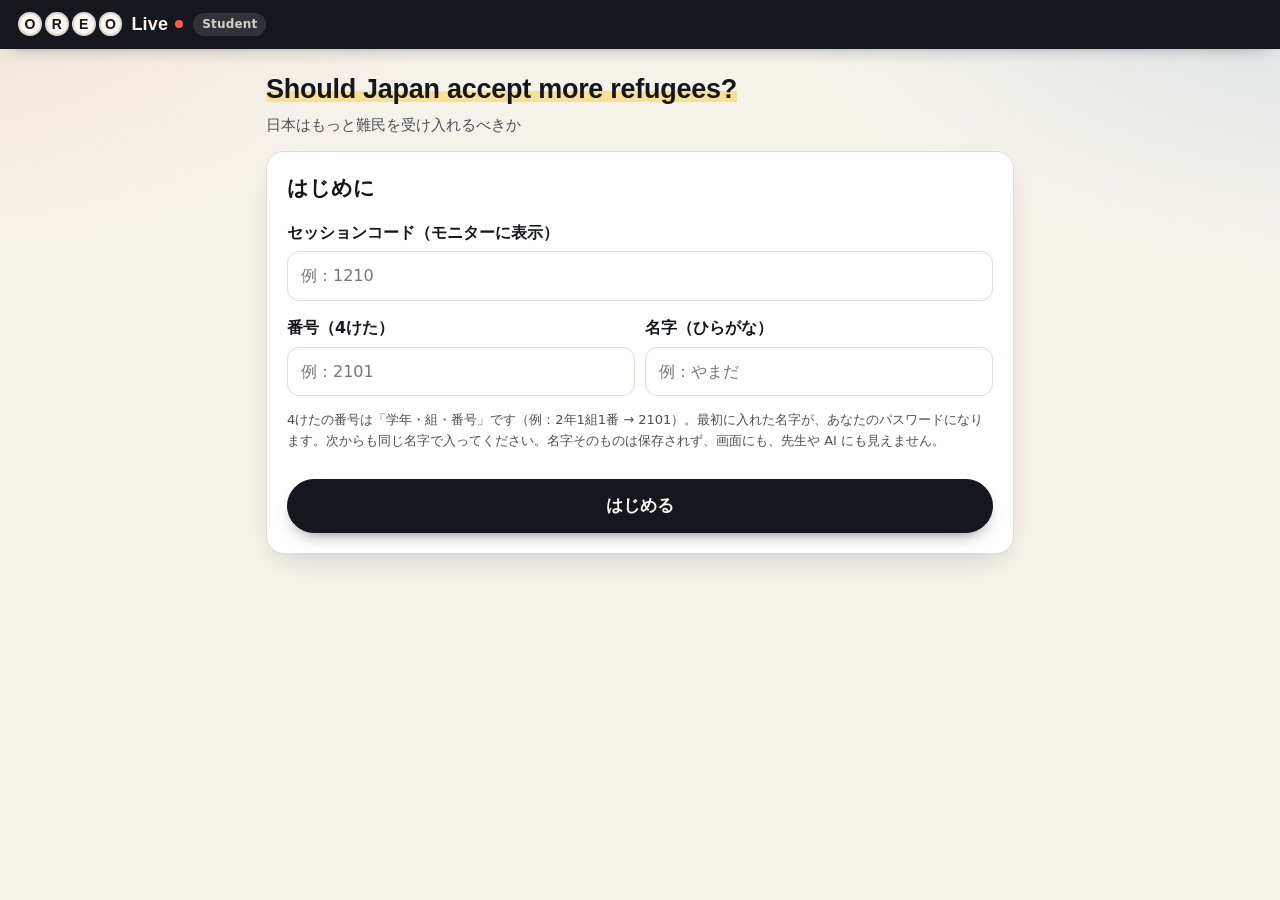
==== commit 93d5a1d5: "Add team split by seat map, Part debate topics, and teacher stamps - Monitor: seat maps per class, t" ====
--- a/index.html
+++ b/index.html
@@ -21,7 +21,7 @@
   .topic-ja { color: var(--ink-2); margin: 6px 0 0; font-size: 15px; }
   .stack > * + * { margin-top: 14px; }
   #btnStart { width: 100%; min-height: 54px; font-size: 17px; }
-  .grid3 { display: grid; grid-template-columns: repeat(3, 1fr); gap: 10px; }
+  .grid2 { display: grid; grid-template-columns: repeat(2, 1fr); gap: 10px; }
 
   /* 投票 */
   .vote-btns { display: grid; grid-template-columns: repeat(3, 1fr); gap: 12px; margin-top: 18px; }
@@ -40,6 +40,37 @@
   .card.wait-hero { background: var(--cookie); color: var(--cream); border-color: transparent; box-shadow: var(--shadow-lg); }
   .card.wait-hero .muted { color: rgba(251,247,238,0.6); }
   .wait-hero .big { font-size: 46px; line-height: 1.15; font-weight: 900; font-family: var(--font-en); color: var(--pop); letter-spacing: -0.01em; }
+  #stopCard .big { font-family: var(--font); font-size: 30px; }
+  .debate-hints { list-style: none; text-align: left; max-width: 520px; margin: 20px auto 0; padding: 0; display: grid; gap: 6px; }
+  .debate-hints:empty { display: none; }
+  .debate-hints li { background: rgba(255,255,255,0.08); border-radius: 12px; padding: 7px 12px; font-size: 14px; color: rgba(251,247,238,0.75); }
+  .debate-hints b { display: block; font-family: var(--font-en); font-size: 15.5px; color: var(--cream); }
+  #v-wait .wait-hero { padding: 32px 18px; }
+  .hero-h { max-width: 520px; margin: 22px auto 0; text-align: left; font-size: 13px; font-weight: 800; letter-spacing: 0.04em; color: var(--pop); }
+  .debate-flow { list-style: none; text-align: left; max-width: 520px; margin: 8px auto 0; padding: 0; display: grid; gap: 4px; font-size: 14.5px; color: rgba(251,247,238,0.88); }
+  .debate-flow li span { margin-left: 8px; font-size: 12.5px; color: rgba(251,247,238,0.55); }
+  .debate-flow.vp li { background: rgba(255,255,255,0.08); border-radius: 12px; padding: 6px 12px; }
+  .debate-flow.vp b { font-family: var(--font-en); color: var(--cream); margin-right: 8px; }
+  .debate-hints { margin-top: 8px; }
+  /* チーム（座席表） */
+  .team-card h2 { margin: 0; }
+  .team-you { display: flex; align-items: center; gap: 10px 14px; flex-wrap: wrap; padding: 12px 14px; border-radius: 14px; background: var(--surface-2); }
+  .team-you .tag { font-family: var(--font-en); font-weight: 900; font-size: 24px; padding: 4px 14px; border-radius: 12px; color: #fff; white-space: nowrap; }
+  .team-you .tag.yes { background: var(--yes); }
+  .team-you .tag.no { background: var(--no); }
+  .team-you p { margin: 0; flex: 1 1 220px; font-size: 14.5px; }
+  .team-you p small { display: block; color: var(--ink-3); margin-top: 2px; }
+  #seatGrid .seatgrid { --seat-h: 46px; gap: 6px; }
+  #seatGrid .seat.absent { opacity: 0.5; }
+  /* 先生からのスタンプ */
+  .stamp-card h2 { margin: 0 0 10px; }
+  .stamp-row { display: flex; flex-wrap: wrap; gap: 8px; }
+  .stamp-row .stamp { display: inline-flex; align-items: center; gap: 8px; padding: 8px 14px; border-radius: 999px; background: var(--surface-2); font-weight: 800; }
+  .stamp-row .stamp .ic { font-size: 22px; }
+  .stamp-row .stamp b { font-family: var(--font-en); color: var(--ink-3); }
+
+  /* 次へ進むボタン（生徒が自分で順番に進む） */
+  .next-btn { width: 100%; min-height: 56px; font-size: 17px; }
 
   /* ライティング */
   .stance-pick { display: grid; grid-template-columns: 1fr 1fr; gap: 10px; }
@@ -155,10 +186,9 @@
         <label class="field-label" for="inCode">セッションコード（モニターに表示）</label>
         <input id="inCode" type="text" inputmode="latin" autocomplete="off" placeholder="例：1210">
       </div>
-      <div class="grid3">
+      <div class="grid2">
         <div><label class="field-label" for="inId">番号（4けた）</label><input id="inId" type="text" inputmode="numeric" maxlength="4" autocomplete="off" placeholder="例：2401"></div>
         <div><label class="field-label" for="inName">名字（ひらがな）</label><input id="inName" type="text" maxlength="20" autocomplete="off" autocapitalize="off" spellcheck="false" placeholder="例：やまだ"></div>
-        <div><label class="field-label" for="inGrp">グループ</label><select id="inGrp"></select></div>
       </div>
       <p class="small muted" id="idHint">4けたの番号は「学年・組・番号」です（例：2年4組1番 → 2401）。最初に入れた名字が、あなたのパスワードになります。次からも同じ名字で入ってください。名字そのものは保存されず、画面にも、先生や AI にも見えません。</p>
       <button id="btnStart" class="btn btn-primary">はじめる</button>
@@ -178,15 +208,36 @@
       <button data-v="unsure">Not sure<span>まだわからない</span></button>
     </div>
     <p id="voteMsg" class="muted"></p>
+    <button id="btnToDebate" class="btn btn-primary next-btn" disabled>次へ：ディベート →</button>
   </section>
 
-  <!-- ディベート中 -->
-  <section id="v-wait" class="hidden">
+  <!-- ディベート -->
+  <section id="v-wait" class="stack hidden">
+    <p class="step">Step 2：ミニ・ディベート</p>
+    <!-- チーム：先生がモニターでチームを分けたら、自分の席をタップする -->
+    <div class="card stack team-card">
+      <h2 id="teamTitle">あなたのチーム</h2>
+      <p class="muted" id="teamWait" style="margin:0">先生がチームを分けるまで、少し待とう。分かれたら、ここに座席表が出ます。</p>
+      <div id="teamBox" class="stack hidden">
+        <div class="team-you hidden" id="teamYou"></div>
+        <p class="small muted" id="seatHint" style="margin:0"></p>
+        <div>
+          <div class="seat-front">黒板（前）</div>
+          <div id="seatGrid"></div>
+        </div>
+      </div>
+    </div>
     <div class="card wait-hero">
       <div class="big">Debate time!</div>
-      <p>タブレットを置いて、ディベートに集中しよう。</p>
-      <p class="muted small">ライティングが始まると、この画面が自動で切り替わります。</p>
-    </div>
+      <p>座席表で班を確かめたら、タブレットを置いてディベートに集中しよう。</p>
+      <h3 class="hero-h">進め方（10分）</h3>
+      <ol class="debate-flow" id="debateFlow"></ol>
+      <h3 class="hero-h">立論メモの3つの視点</h3>
+      <ol class="debate-flow vp" id="debateVp"></ol>
+      <h3 class="hero-h">使える言い方</h3>
+      <ul class="debate-hints" id="debateHints"></ul>
+    </div>
+    <button id="btnToWrite" class="btn btn-primary next-btn">ディベートが終わったら：英文を書く →</button>
   </section>
 
   <!-- ライティング（本文を読む前／授業の後） -->
@@ -225,19 +276,20 @@
   <section id="v-done" class="stack hidden">
     <div class="done-head"><h2>提出しました！</h2><span class="badge" id="doneRound"></span></div>
     <p class="muted" id="doneLead" style="margin:0"></p>
+    <!-- 先生からのスタンプ（だれが押したかは出さない） -->
+    <div class="card stamp-card hidden" id="stampCard">
+      <h2>🎁 先生からのスタンプ</h2>
+      <div class="stamp-row" id="stampRow"></div>
+    </div>
     <div data-writings></div>
+    <!-- 読む前の英文を出した後：研究授業の部が開くまで、ここで止まる -->
+    <div class="card wait-hero hidden" id="stopCard">
+      <div class="big">続きは本文を学習した後で</div>
+      <p class="muted small" style="margin:6px 0 0">AI の問いかけを手がかりに、本文を読んでいこう。</p>
+    </div>
     <div data-reflect></div>
-  </section>
-
-  <!-- 終了 -->
-  <section id="v-closed" class="stack hidden">
-    <div class="card wait-hero">
-      <div class="big">Thank you!</div>
-      <p>今日の授業はここまでです。</p>
-    </div>
-    <div data-writings></div>
-    <div data-reflect></div>
-    <div class="card">
+    <!-- 授業の後：振り返りを保存したら出す -->
+    <div class="card hidden" id="nextQ">
       <h2>Next question</h2>
       <p class="en" id="finalQ" style="font-size:19px;font-weight:700;white-space:pre-line;margin:0"></p>
       <p class="muted" id="finalQja"></p>
@@ -272,16 +324,22 @@
   }
 
   let T = window.OREO_TOPIC(); // いまのセッションのトピック（文言）。サーバーから id を受け取ったら applyTopic で入れ替える
-  const ROUND_OF_PHASE = { pre: "pre", writing: "post" };
   const STANCES = { pre: ["yes", "no", "unsure"], post: ["yes", "no"] };
   const STANCE_EN = { yes: "Yes", no: "No", unsure: "Not sure" };
 
   const params = new URLSearchParams(location.search);
   // show = 英文の表示（orig：自分の英文／diff：直したところ／fixed：添削後）。最初は自分の英文を見せ、コメントと問いかけを先に読ませる
-  const st = { s: (params.get("s") || "").trim().toUpperCase(), cls: "", num: "", grp: "", token: "", phase: null, mine: null, view: "", topic: "", round: "", stance: "", show: "orig", openFix: {}, fbSig: "" };
+  // lesson = 研究授業の部が開いているか（先生がモニターで1回だけ開く。練習のトピックは最初から開いている）
+  // teams = 先生が分けたディベートのチーム（座席表と、席ごとの班と立場）。mine.team = 自分が選んだ席の班と立場
+  const st = { s: (params.get("s") || "").trim().toUpperCase(), cls: "", num: "", token: "", phase: null, lesson: false, mine: null, teams: null, view: "", topic: "", round: "", doneRound: "", stance: "", show: "orig", openFix: {}, fbSig: "", teamSig: "", stampSig: "" };
+  const SEAT = window.OREO_SEAT;
   const sid = () => `${st.s}_${st.cls}-${st.num}`;
   const draftKey = (round) => `oreolive_draft2_${sid()}_${round}`;
   const reflectKey = () => `oreolive_reflect_${sid()}`;
+  // 研究授業の部で、どこまで進んだか（投票 → ディベート → 英文）。生徒が「次へ」を押して進む。この端末に覚えておく
+  const stepKey = () => `oreolive_step_${sid()}`;
+  const getStep = () => store.get(stepKey()) || "";
+  const setStep = (v) => store.set(stepKey(), v);
   const RETRY_AFTER = 45000; // 提出からこの時間がたってもコメントが届かなければ「もう一度たのむ」を出す
 
   /* ---------- 初期化 ---------- */
@@ -295,61 +353,137 @@
     $$("[data-no-ja]").forEach((e) => (e.textContent = T.NO_JA));
     $("#finalQ").textContent = T.FINAL_QUESTION;
     $("#finalQja").textContent = T.FINAL_QUESTION_JA;
+    const H = T.DEBATE_HINTS || {};
+    $("#debateHints").innerHTML = [["Yes 側の立論", H.yes], ["No 側の立論", H.no], ["反論", H.rebut]]
+      .filter(([, en]) => en).map(([ja, en]) => `<li>${esc(ja)}<b>${esc(en)}</b></li>`).join("");
+    // ディベートの進め方（モニターのタイマーと同じ順番）と、立論メモの3つの視点（資料2のメモの欄と同じ）
+    $("#debateFlow").innerHTML = C.DEBATE_PHASES.map((p) => `<li>${esc(p.label)}<span>${p.sec >= 60 ? Math.round(p.sec / 60) + "分" : p.sec + "秒"}</span></li>`).join("");
+    $("#debateVp").innerHTML = (T.VIEWPOINTS || []).map(([en, ja], k) => `<li><b>${k + 1}. ${esc(en)}</b>${esc(ja)}</li>`).join("");
+    $("#debateVp").previousElementSibling.classList.toggle("hidden", !(T.VIEWPOINTS || []).length);
     $("#exprTitle").textContent = T.EXPRESSIONS_TITLE;
     $("#exprGrid").innerHTML = T.EXPRESSIONS.map(([en, ja]) => `<span class="en">${esc(en)}</span><span class="muted">${esc(ja)}</span>`).join("");
     // 書きかけの文章は消さず、書き出しの候補と立場のボタンだけを入れ替える
     $("#chips").innerHTML = [...T.OPINION_CHIPS, ...C.WRITE_CHIPS].map((c) => `<button type="button" class="chip" data-text="${esc(c)}">${esc(c.trim())} …</button>`).join("");
     if (st.round) renderStanceButtons();
   }
-  $("#inGrp").innerHTML = `<option value="">—</option>` + Array.from({ length: C.GROUPS }, (_, i) => `<option value="${i + 1}">G${i + 1}</option>`).join("");
   const ID_EXAMPLE = `${C.GRADE ? C.GRADE + "年" : ""}${C.CLASSES[0]}組1番 → ${window.OREO_ID_OF(C.CLASSES[0], 1)}`;
   $("#inId").placeholder = "例：" + window.OREO_ID_OF(C.CLASSES[0], 1);
   $("#idHint").firstChild.textContent = $("#idHint").firstChild.textContent.replace(/（例：[^）]*）/, `（例：${ID_EXAMPLE}）`);
   applyTopic(C.DEFAULT_TOPIC);
 
-  // この端末に覚えておくのは、セッション・組・番号・グループと、ログインの印（token）だけ。名字は覚えない
+  // この端末に覚えておくのは、セッション・組・番号と、ログインの印（token）だけ。名字は覚えない
+  // （ディベートの班はログインでは選ばない。先生がモニターでチームを分け、生徒は Step 2 で自分の席をタップする）
   const saved = store.get("oreolive_login");
   if (saved) {
     if (!st.s && saved.s) st.s = saved.s;
-    if (saved.s === st.s && saved.cls) {
-      $("#inId").value = window.OREO_ID_OF(saved.cls, saved.num);
-      $("#inGrp").value = saved.grp || "";
-    }
+    if (saved.s === st.s && saved.cls) $("#inId").value = window.OREO_ID_OF(saved.cls, saved.num);
   }
   $("#inCode").value = st.s;
   if (params.get("s")) $("#codeRow").classList.add("hidden");
 
   /* ---------- 画面の切り替え ---------- */
   function show(view) {
-    $("#main").classList.toggle("wide", view === "done" || view === "closed");
+    $("#main").classList.toggle("wide", view === "done");
     if (st.view === view) return;
     st.view = view;
-    ["login", "vote", "wait", "write", "done", "closed"].forEach((v) => $("#v-" + v).classList.toggle("hidden", v !== view));
+    ["login", "vote", "wait", "write", "done"].forEach((v) => $("#v-" + v).classList.toggle("hidden", v !== view));
     // 見えなくなった画面の振り返り欄は空にする（次に開いたとき、最新の内容で作り直す。書きかけはこの端末に残っている）
     $$("[data-reflect]").forEach((e) => { if (!e.closest("#v-" + view)) { e.innerHTML = ""; delete e.dataset.sid; } });
     window.scrollTo(0, 0);
   }
+  // 先生の画面とは連動しない。生徒が自分で順番に進む：
+  //   本文を読む前の英文 →（続きは本文を学習した後で）→ 最初の考え → ディベート → 授業の後の英文 → 振り返り
+  function updateWho() {
+    const t = st.mine && st.mine.team;
+    $("#who").textContent = `${st.cls}組${st.num}番${t ? ` · G${t.grp}-${t.side === "yes" ? "Yes" : "No"}` : ""}`;
+  }
   function render() {
     if (!st.phase) return show("login");
-    $("#who").textContent = `${st.cls}組${st.num}番${st.grp ? " · G" + st.grp : ""}`;
+    updateWho();
     const mine = st.mine || {};
-    if (st.phase === "vote") {
-      $$("#voteBtns button").forEach((b) => b.classList.toggle("on", mine.vote === b.dataset.v));
-      $("#voteMsg").textContent = mine.vote ? "送信しました。先生の指示を待ってください（選び直すこともできます）。" : "";
-      return show("vote");
-    }
-    if (st.phase === "wait") return show("wait");
-    const round = ROUND_OF_PHASE[st.phase];
-    if (round) {
-      if (mine[round]) { renderDone(round); return show("done"); }
-      setupWrite(round);
+    if (mine.post) { renderDone("post"); return show("done"); }
+    if (!st.lesson) {
+      // 研究授業の部が開くまで：読む前の英文を書き、出したらここで止まる
+      if (mine.pre) { renderDone("pre"); return show("done"); }
+      setupWrite("pre");
       return show("write");
     }
-    if (st.phase === "closed") {
-      renderWritings($("#v-closed [data-writings]"), "");
-      renderReflect($("#v-closed [data-reflect]"));
-      return show("closed");
-    }
+    const step = getStep();
+    if (step === "write") { setupWrite("post"); return show("write"); }
+    if (step === "debate" && mine.vote) { renderTeam(); return show("wait"); }
+    $$("#voteBtns button").forEach((b) => b.classList.toggle("on", mine.vote === b.dataset.v));
+    $("#voteMsg").textContent = mine.vote ? "送信しました（選び直すこともできます）。ディベートが始まったら「次へ」を押そう。" : "";
+    $("#btnToDebate").disabled = !mine.vote;
+    return show("vote");
+  }
+  $("#btnToDebate").addEventListener("click", () => { setStep("debate"); render(); });
+  $("#btnToWrite").addEventListener("click", () => { setStep("write"); render(); });
+
+  /* ---------- Step 2：ディベートのチーム（自分の席をタップ） ---------- */
+  const teamSig = () => JSON.stringify([st.teams && st.teams.at, st.mine && st.mine.team]);
+  function renderTeam() {
+    const t = st.teams, me = st.mine && st.mine.team;
+    st.teamSig = teamSig();
+    updateWho();
+    $("#teamWait").classList.toggle("hidden", !!t);
+    $("#teamBox").classList.toggle("hidden", !t);
+    $("#teamTitle").textContent = t && !me ? "自分の席をタップしよう" : "あなたのチーム";
+    if (!t) return;
+    if (me) {
+      const yes = me.side === "yes";
+      const side = yes ? "Yes" : "No";
+      const mates = Object.values(t.assign || {}).filter(([g, sd]) => String(g) === String(me.grp) && sd === me.side).length;
+      const [a, b] = yes ? ["A1", "A2"] : ["N1", "N2"];
+      const role = mates >= 2
+        ? `${side}側は2人。最初の立論メモは2人で書き、立論（${a}）と反論（${b}）を1人ずつ担当しよう。`
+        : `${side}側はあなた1人。立論（${a}）と反論（${b}）の両方を担当します。`;
+      $("#teamYou").innerHTML = `<span class="tag ${me.side}">G${esc(me.grp)}・${side}側</span>`
+        + `<p>${esc(role)}<small>「${esc(yes ? T.YES_JA : T.NO_JA)}」の立場で話します（あなたの本当の意見とちがってもOK）。</small></p>`;
+    }
+    $("#teamYou").classList.toggle("hidden", !me);
+    $("#seatHint").textContent = me ? "席がちがっていたら、自分の席をタップし直そう。" : "上が黒板（前）です。いま座っている席をタップしてください。";
+    $("#seatGrid").innerHTML = SEAT.html(t.rows, t.cols, (id) => {
+      if (!t.seats.includes(id)) return null;
+      const x = t.assign[id];
+      if (!x) return { cls: "absent", html: "" };
+      if (me && me.seat === id) return { cls: `${x[1]} me`, html: `<b>G${x[0]}</b><small>${x[1] === "yes" ? "Yes" : "No"}</small>` };
+      return { cls: "", html: "" };
+    });
+  }
+  let seatBusy = false;
+  $("#seatGrid").addEventListener("click", (ev) => {
+    const b = ev.target.closest("[data-seat]");
+    if (!b || seatBusy || !st.teams) return;
+    const id = b.dataset.seat;
+    if (!st.teams.assign[id]) return toast("この席は、まだ班が決まっていません。先生に伝えよう", true);
+    if (st.mine && st.mine.team && st.mine.team.seat === id) return;
+    pickSeat(id, false);
+  });
+  async function pickSeat(id, force) {
+    seatBusy = true;
+    try {
+      const res = await API.seat({ s: st.s, cls: st.cls, num: st.num, seat: id, force, token: st.token });
+      st.mine = Object.assign({}, st.mine, { team: res.team });
+      renderTeam();
+    } catch (e) {
+      if (authLost(e)) return;
+      if (e.status === 409 && e.data && e.data.taken && !force) {
+        seatBusy = false;
+        if (confirm("この席は、ほかの人が選んでいます。\n自分の席にまちがいなければ「OK」を押してください（前に選んだ人は、選び直しになります）。")) return pickSeat(id, true);
+      } else toast(e.message, true);
+    } finally {
+      seatBusy = false;
+    }
+  }
+
+  /* ---------- 先生からのスタンプ（提出の後の画面。だれが押したかは出さない） ---------- */
+  const stampTotal = () => Object.values((st.mine && st.mine.stamps) || {}).reduce((a, n) => a + (n || 0), 0);
+  function renderStamps() {
+    const n = (st.mine && st.mine.stamps) || {};
+    st.stampSig = JSON.stringify(n);
+    const got = (C.STAMPS || []).filter((x) => n[x.id] > 0);
+    $("#stampCard").classList.toggle("hidden", !got.length);
+    $("#stampRow").innerHTML = got.map((x) => `<span class="stamp"><span class="ic">${x.icon}</span>${esc(x.ja)}${n[x.id] > 1 ? `<b>×${n[x.id]}</b>` : ""}</span>`).join("");
   }
 
   /* ---------- ログイン ---------- */
@@ -360,15 +494,14 @@
     if (!id) return toast(`番号は4けたで入れてください（例：${ID_EXAMPLE}）`, true);
     const name = $("#inName").value.trim();
     if (!name) return toast("名字を入力してください", true);
-    const grp = $("#inGrp").value;
     const btn = $("#btnStart");
     btn.disabled = true;
     try {
-      const lg = await API.login({ s, cls: id.cls, num: id.num, grp, name });
+      const lg = await API.login({ s, cls: id.cls, num: id.num, name });
       const res = await API.state(s, id.cls, id.num, lg.token);
-      Object.assign(st, { s, cls: id.cls, num: id.num, grp, token: lg.token, phase: res.phase, mine: res.mine, round: "", fbSig: "" });
+      Object.assign(st, { s, cls: id.cls, num: id.num, token: lg.token, phase: res.phase, lesson: !!res.lesson, mine: res.mine, teams: res.teams || null, round: "", fbSig: "" });
       if (res.topic && res.topic !== st.topic) applyTopic(res.topic);
-      store.set("oreolive_login", { s, cls: st.cls, num: st.num, grp: st.grp, token: st.token });
+      store.set("oreolive_login", { s, cls: st.cls, num: st.num, token: st.token });
       $("#inName").value = "";
       st.view = "";
       render();
@@ -384,7 +517,7 @@
   function relogin(msg) {
     clearTimeout(timer);
     Object.assign(st, { phase: null, token: "", view: "" });
-    store.set("oreolive_login", { s: st.s, cls: st.cls, num: st.num, grp: st.grp });
+    store.set("oreolive_login", { s: st.s, cls: st.cls, num: st.num });
     render();
     if (msg) toast(msg, true);
   }
@@ -414,12 +547,22 @@
     try {
       const res = await API.state(st.s, st.cls, st.num, st.token);
       if (res.topic && res.topic !== st.topic) applyTopic(res.topic);
-      const changed = res.phase !== st.phase;
+      const changed = !!res.lesson !== st.lesson; // 先生が研究授業の部を開いた（または読む前に戻した）
+      const stampsBefore = stampTotal();
       st.mine = res.mine || st.mine;
+      st.teams = res.teams || null;
       st.phase = res.phase;
+      st.lesson = !!res.lesson;
       if (changed) { st.view = ""; render(); }
-      else if (st.phase === "vote") render();
-      else if (fbSignature() !== st.fbSig && (st.view === "done" || st.view === "closed")) rerenderWritings();
+      else if (st.view === "vote") render();
+      else if (st.view === "wait") { if (teamSig() !== st.teamSig) renderTeam(); }
+      else if (st.view === "done") {
+        if (fbSignature() !== st.fbSig) rerenderWritings();
+        if (JSON.stringify(st.mine.stamps || {}) !== st.stampSig) {
+          renderStamps();
+          if (stampTotal() > stampsBefore) toast("🎁 先生からスタンプが届きました！");
+        }
+      }
     } catch (e) { authLost(e); /* 一時的な通信エラーは無視して次回再試行 */ }
   }
 
@@ -429,7 +572,7 @@
     if (!b) return;
     $$("#voteBtns button").forEach((x) => (x.disabled = true));
     try {
-      await API.vote({ s: st.s, cls: st.cls, num: st.num, grp: st.grp, stance: b.dataset.v, token: st.token });
+      await API.vote({ s: st.s, cls: st.cls, num: st.num, stance: b.dataset.v, token: st.token });
       st.mine = Object.assign({}, st.mine, { vote: b.dataset.v });
       render();
     } catch (e) {
@@ -452,7 +595,7 @@
     st.round = round;
     $("#ta").dataset.sid = sid();
     const pre = round === "pre";
-    $("#writeStep").textContent = pre ? "本文を読む前に：今の考えを英語で書こう" : "Step 2：ディベートを踏まえて、今の考えを英語で書こう";
+    $("#writeStep").textContent = pre ? "本文を読む前に：今の考えを英語で書こう" : "Step 3：ディベートを踏まえて、今の考えを英語で書こう";
     $("#writeLead").textContent = pre
       ? "まだ習っていないので、正解はありません。今の考えを、思いつくだけ英語で書こう。わからない単語は日本語のままでも大丈夫。"
       : "ディベートで出た理由や具体例も使ってみよう。たくさん書けたら、それだけ考えが伝わります。";
@@ -524,10 +667,10 @@
     btn.textContent = "提出しています…";
     const round = st.round;
     try {
-      const res = await API.write({ s: st.s, cls: st.cls, num: st.num, grp: st.grp, stance: st.stance, body: $("#ta").value, token: st.token });
+      const res = await API.write({ s: st.s, cls: st.cls, num: st.num, round, stance: st.stance, body: $("#ta").value, token: st.token });
       store.del(draftKey(round));
       st.mine = Object.assign({}, st.mine, { [res.round]: { stance: res.stance, body: $("#ta").value.trim(), words: res.words, at: res.at, feedback: null } });
-      try { const r = await API.state(st.s, st.cls, st.num, st.token); st.mine = r.mine || st.mine; st.phase = r.phase; } catch {}
+      try { const r = await API.state(st.s, st.cls, st.num, st.token); st.mine = r.mine || st.mine; st.phase = r.phase; st.lesson = !!r.lesson; } catch {}
       st.view = "";
       st.show = "orig";
       render();
@@ -536,7 +679,7 @@
     } catch (e) {
       if (authLost(e)) return; // 書きかけはこの端末に残っているので、ログインし直せば戻る
       toast(e.message, true);
-      if (e.status === 409) { try { const r = await API.state(st.s, st.cls, st.num, st.token); st.mine = r.mine; st.phase = r.phase; st.view = ""; render(); } catch {} }
+      if (e.status === 409) { try { const r = await API.state(st.s, st.cls, st.num, st.token); st.mine = r.mine; st.phase = r.phase; st.lesson = !!r.lesson; st.view = ""; render(); } catch {} }
     } finally {
       btn.disabled = false;
       btn.textContent = "提出する";
@@ -547,18 +690,26 @@
   function renderDone(round) {
     const mine = st.mine || {};
     const both = round === "post" && mine.pre;
+    st.doneRound = round;
+    $("#stopCard").classList.toggle("hidden", round !== "pre"); // 読む前の英文を出したら、研究授業の部が開くまでここで止まる
+    showNextQ();
     $("#doneRound").textContent = round === "pre" ? "本文を読む前" : both ? "授業の後" : "";
     $("#doneRound").classList.toggle("hidden", !$("#doneRound").textContent);
     $("#doneLead").textContent = round === "pre"
       ? "AI からのコメントと問いかけを読もう。問いかけの答えは、Lesson 8 を読みながら探してみよう。本文を学んだあとに、もう一度同じ問いで英文を書きます。"
       : both ? "読む前に書いた英文と並べてみよう。考え方や表現は、どう変わったかな？ 最後に、下の振り返りを書こう。" : "AI からのコメントと問いかけを読もう。最後に、下の振り返りを書こう。";
+    renderStamps();
     renderWritings($("#v-done [data-writings]"), round);
     renderReflect($("#v-done [data-reflect]"));
   }
   // コメントが届いたときなどに、英文の部分だけを描き直す（振り返りの入力中の文字は消さない）
   function rerenderWritings() {
-    const v = st.view === "closed" ? "#v-closed" : "#v-done";
-    renderWritings($(v + " [data-writings]"), st.view === "closed" ? "" : ROUND_OF_PHASE[st.phase] || "");
+    renderWritings($("#v-done [data-writings]"), st.doneRound);
+  }
+  // 最後の問い：授業の後の英文を出し、振り返りを保存したら出す
+  function showNextQ() {
+    const post = st.mine && st.mine.post;
+    $("#nextQ").classList.toggle("hidden", !(post && post.reflection && st.doneRound === "post"));
   }
 
   // 英文のカード（読む前・授業の後）。focus は今のラウンド
@@ -712,6 +863,7 @@
         lastSaved = res.reflection || "";
         if (st.mine.post) st.mine.post.reflection = lastSaved;
         store.del(reflectKey());
+        showNextQ();
         const t = new Date().toLocaleTimeString("ja-JP", { hour: "2-digit", minute: "2-digit" });
         mark();
         if (lastSaved) state.textContent = `保存しました（${t}）`;
@@ -731,7 +883,7 @@
   if (saved && saved.s && saved.s === st.s && saved.cls && saved.token) {
     API.state(st.s, saved.cls, saved.num, saved.token)
       .then((res) => {
-        Object.assign(st, { cls: saved.cls, num: saved.num, grp: saved.grp || "", token: saved.token, phase: res.phase, mine: res.mine });
+        Object.assign(st, { cls: saved.cls, num: saved.num, token: saved.token, phase: res.phase, lesson: !!res.lesson, mine: res.mine, teams: res.teams || null });
         if (res.topic && res.topic !== st.topic) applyTopic(res.topic);
         render();
         startPolling();
--- a/style.css
+++ b/style.css
@@ -164,3 +164,20 @@
 @keyframes riseIn { from { opacity: 0; transform: translateY(8px); } to { opacity: 1; transform: none; } }
 main > section:not(.hidden), .pane:not(.hidden) { animation: riseIn 0.32s ease both; }
 @media (prefers-reduced-motion: reduce) { *, *::before, *::after { animation: none !important; transition: none !important; } }
+
+/* 座席表（ディベートのチーム分け。モニターと生徒画面で共通）。2列ごとに通路をあける */
+.seat-front { text-align: center; font-size: 13px; font-weight: 700; color: var(--ink-3); background: var(--surface-2); border-radius: 10px; padding: 4px; margin-bottom: 10px; }
+.seatgrid { display: grid; gap: 8px; --seat-h: 56px; }
+.seat { position: relative; min-height: var(--seat-h); min-width: 0; border-radius: 12px; border: 2px solid var(--line); background: var(--surface); display: flex; flex-direction: column; align-items: center; justify-content: center; padding: 4px; line-height: 1.15; font-weight: 700; color: var(--ink-3); transition: transform 0.1s, box-shadow 0.15s; }
+.seat:active { transform: scale(0.97); }
+.seat b { font-family: var(--font-en); font-size: 1.3em; font-weight: 900; }
+.seat small { font-size: 0.78em; font-weight: 800; font-family: var(--font-en); }
+.seat.yes { background: var(--yes); border-color: var(--yes); color: #fff; }
+.seat.no { background: var(--no); border-color: var(--no); color: #fff; }
+.seat.absent { background: repeating-linear-gradient(45deg, var(--surface-2), var(--surface-2) 6px, var(--surface) 6px, var(--surface) 12px); border-style: dashed; font-size: 0.8em; }
+.seat.gap { background: transparent; border-style: dashed; border-color: #d9d4c6; }
+.seat.used { background: var(--accent-soft); border-color: #c9cede; color: var(--ink); }
+.seat.sel { box-shadow: 0 0 0 4px var(--pop); transform: translateY(-2px); z-index: 1; }
+.seat.me { box-shadow: 0 0 0 4px var(--pop), var(--shadow-lg); transform: translateY(-2px); z-index: 1; }
+.seat.taken:not(.me) { opacity: 0.55; }
+.seat .ck { position: absolute; top: 2px; right: 6px; font-size: 0.7em; }
